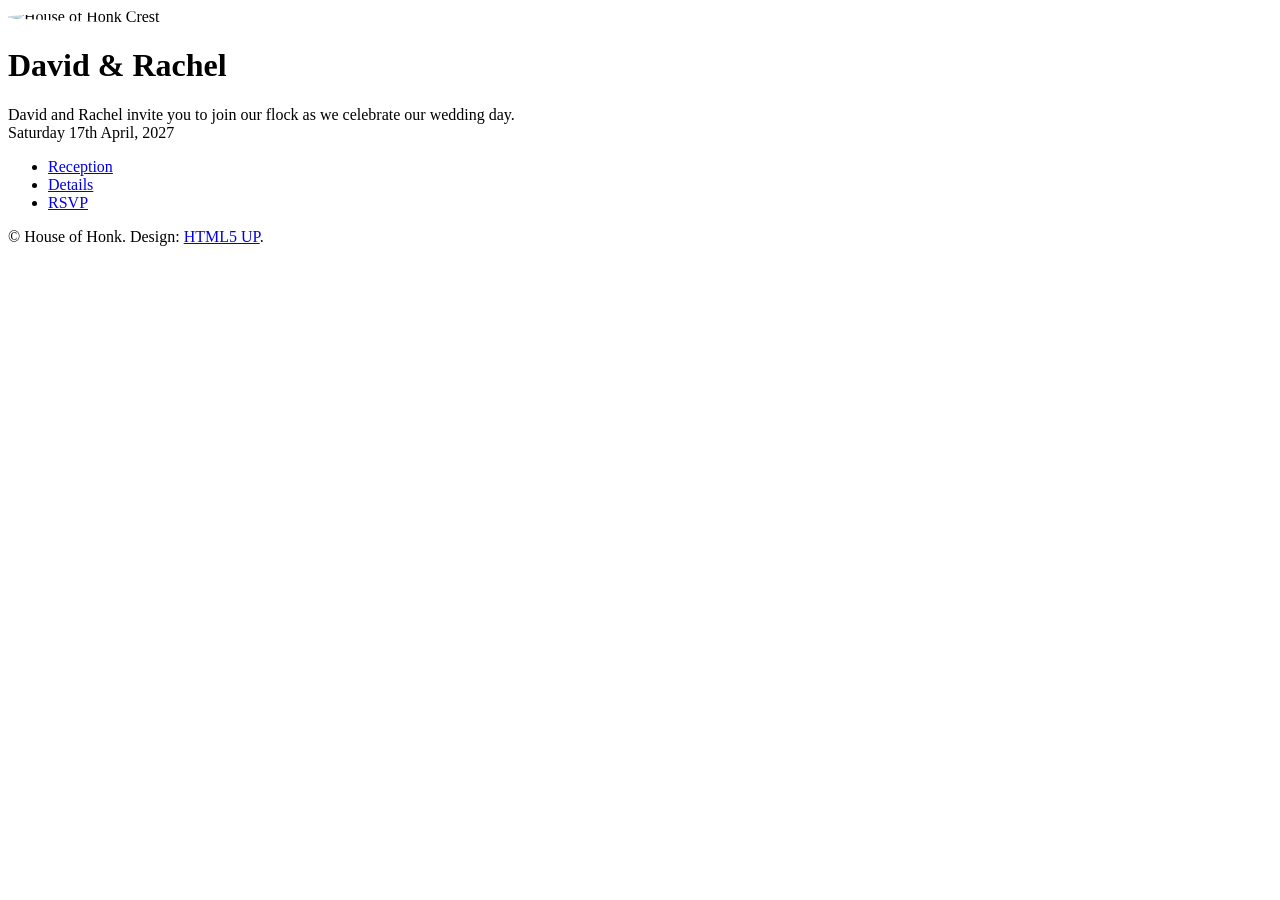
==== index.html @ c97f9582 "Actually saved the customisation of the template." ====
<!DOCTYPE HTML>
<!--
	Dimension by HTML5 UP
	html5up.net | @ajlkn
	Free for personal and commercial use under the CCA 3.0 license (html5up.net/license)
-->
<html>
<head>
		<title>House of Honk</title>
		<meta charset="utf-8" />
		<meta name="viewport" content="width=device-width, initial-scale=1, user-scalable=no" />
        <link rel="stylesheet" href="assets/css/main.css" />
        <noscript><link rel="stylesheet" href="assets/css/noscript.css" /></noscript>
        <style>
            /* Colour Overrides based on Family Crest */
            #bg { background-color: #fdfbf7; background-image: none; } /* Cream background */
            #bg:after { display: none; } 
            #header .logo { border-color: #d4af37; border-radius: 100%; overflow: hidden; padding: 0; } /* Muted Gold */
            #header nav ul li a:hover { color: #5a2e82; } /* Deep Purple */
            .major { border-bottom-color: #d4af37; }
            input[type="submit"].primary, button.primary, .button.primary { background-color: #5a2e82; box-shadow: none; color: #ffffff !important; }
            input[type="submit"].primary:hover, button.primary:hover, .button.primary:hover { background-color: #d4af37; }
        </style>
	</head>
	<body class="is-preload">

		<!-- Wrapper -->
			<div id="wrapper">

				<!-- Header -->
					<header id="header">
                        <div class="logo">
                            <img src="images/crest.png" alt="House of Honk Crest" style="width: 100%; height: 100%; object-fit: cover;" />
                        </div>
                        <div class="content">
                            <div class="inner">
                                <h1>David &amp; Rachel </h1>
                                <p>David and Rachel invite you to join our flock as we celebrate our wedding day.<br />
                                Saturday 17th April, 2027 </p>
                            </div>
                        </div>
                        <nav>
                            <ul>
                                <li><a href="#reception">Reception</a></li>
                                <li><a href="#details">Details</a></li>
                                <li><a href="#rsvp">RSVP</a></li>
                            </ul>
                        </nav>
                    </header>

				<!-- Main -->
<div id="main">

						<article id="reception">
								<h2 class="major">The Reception</h2>
								<p>Puss &amp; Mew</p>
								<p>1 Varman Ct, Nunawading VIC 3131</p>
								<p>The reception will begin at 5PM. Located a short walk from Nunawading Station on the Lilydale and Belgrave lines, the train is an easy option if you're planning to drink. Buses 733, 738, 901, and 902 also stop nearby on Whitehorse Road. If you're driving, there's limited parking right outside. </p>
							</article>

						<article id="details">
								<h2 class="major">Details</h2>
								<p><strong>Dress Code:</strong> Dress Code: Cocktail. Formal attire is required. Please dress as though taking yourselves seriously.</p>
								<p><strong>Gifts:</strong> We politely request your presence in lieu of gifts. If you are compelled to mark the occasion, we invite you to support [Charity A] or [Charity B]. A wishing well will be present on the night for strict traditionalists and those who leave their preparations to the final hour.</p>
							</article>

						<article id="rsvp">
								<h2 class="major">RSVP</h2>
								<p>Please respond by 05/03/27.</p>
								<iframe src="[placeholder: Insert your Google or Microsoft Form embed link here]" width="100%" height="600" frameborder="0" marginheight="0" marginwidth="0">Loading...</iframe>
							</article>

					</div>

				<!-- Footer -->
							<footer id="footer">
                        <p class="copyright">&copy; House of Honk. Design: <a href="https://html5up.net">HTML5 UP</a>.</p>
                    </footer>

			</div>

		<!-- BG -->
			<div id="bg"></div>

		<!-- Scripts -->
			<script src="assets/js/jquery.min.js"></script>
			<script src="assets/js/browser.min.js"></script>
			<script src="assets/js/breakpoints.min.js"></script>
			<script src="assets/js/util.js"></script>
			<script src="assets/js/main.js"></script>

	</body>
</html>
---- assets/css/main.css ----
@import url(fontawesome-all.min.css);
@import url("https://fonts.googleapis.com/css?family=Source+Sans+Pro:300italic,600italic,300,600");

/*
	Dimension by HTML5 UP
	html5up.net | @ajlkn
	Free for personal and commercial use under the CCA 3.0 license (html5up.net/license)
*/

html, body, div, span, applet, object,
iframe, h1, h2, h3, h4, h5, h6, p, blockquote,
pre, a, abbr, acronym, address, big, cite,
code, del, dfn, em, img, ins, kbd, q, s, samp,
small, strike, strong, sub, sup, tt, var, b,
u, i, center, dl, dt, dd, ol, ul, li, fieldset,
form, label, legend, table, caption, tbody,
tfoot, thead, tr, th, td, article, aside,
canvas, details, embed, figure, figcaption,
footer, header, hgroup, menu, nav, output, ruby,
section, summary, time, mark, audio, video {
	margin: 0;
	padding: 0;
	border: 0;
	font-size: 100%;
	font: inherit;
	vertical-align: baseline;}

article, aside, details, figcaption, figure,
footer, header, hgroup, menu, nav, section {
	display: block;}

body {
	line-height: 1;
}

ol, ul {
	list-style: none;
}

blockquote, q {
	quotes: none;
}

	blockquote:before, blockquote:after, q:before, q:after {
		content: '';
		content: none;
	}

table {
	border-collapse: collapse;
	border-spacing: 0;
}

body {
	-webkit-text-size-adjust: none;
}

mark {
	background-color: transparent;
	color: inherit;
}

input::-moz-focus-inner {
	border: 0;
	padding: 0;
}

input, select, textarea {
	-moz-appearance: none;
	-webkit-appearance: none;
	-ms-appearance: none;
	appearance: none;
}

/* Basic */

	@-ms-viewport {
		width: device-width;
	}

	@media screen and (max-width: 480px) {

		html, body {
			min-width: 320px;
		}

	}

	html {
		box-sizing: border-box;
	}

	*, *:before, *:after {
		box-sizing: inherit;
	}

	body {
		background: #1b1f22;
	}

		body.is-preload *, body.is-preload *:before, body.is-preload *:after {
			-moz-animation: none !important;
			-webkit-animation: none !important;
			-ms-animation: none !important;
			animation: none !important;
			-moz-transition: none !important;
			-webkit-transition: none !important;
			-ms-transition: none !important;
			transition: none !important;
		}

/* Type */

	html {
		font-size: 16pt;
	}

		@media screen and (max-width: 1680px) {

			html {
				font-size: 12pt;
			}

		}

		@media screen and (max-width: 736px) {

			html {
				font-size: 11pt;
			}

		}

		@media screen and (max-width: 360px) {

			html {
				font-size: 10pt;
			}

		}

	body, input, select, textarea {
		color: #ffffff;
		font-family: "Source Sans Pro", sans-serif;
		font-weight: 300;
		font-size: 1rem;
		line-height: 1.65;
	}

	a {
		-moz-transition: color 0.2s ease-in-out, background-color 0.2s ease-in-out, border-bottom-color 0.2s ease-in-out;
		-webkit-transition: color 0.2s ease-in-out, background-color 0.2s ease-in-out, border-bottom-color 0.2s ease-in-out;
		-ms-transition: color 0.2s ease-in-out, background-color 0.2s ease-in-out, border-bottom-color 0.2s ease-in-out;
		transition: color 0.2s ease-in-out, background-color 0.2s ease-in-out, border-bottom-color 0.2s ease-in-out;
		border-bottom: dotted 1px rgba(255, 255, 255, 0.5);
		text-decoration: none;
		color: inherit;
	}

		a:hover {
			border-bottom-color: transparent;
		}

	strong, b {
		color: #ffffff;
		font-weight: 600;
	}

	em, i {
		font-style: italic;
	}

	p {
		margin: 0 0 2rem 0;
	}

	h1, h2, h3, h4, h5, h6 {
		color: #ffffff;
		font-weight: 600;
		line-height: 1.5;
		margin: 0 0 1rem 0;
		text-transform: uppercase;
		letter-spacing: 0.2rem;
	}

		h1 a, h2 a, h3 a, h4 a, h5 a, h6 a {
			color: inherit;
			text-decoration: none;
		}

		h1.major, h2.major, h3.major, h4.major, h5.major, h6.major {
			border-bottom: solid 1px #ffffff;
			width: -moz-max-content;
			width: -webkit-max-content;
			width: -ms-max-content;
			width: max-content;
			padding-bottom: 0.5rem;
			margin: 0 0 2rem 0;
		}

	h1 {
		font-size: 2.25rem;
		line-height: 1.3;
		letter-spacing: 0.5rem;
	}

	h2 {
		font-size: 1.5rem;
		line-height: 1.4;
		letter-spacing: 0.5rem;
	}

	h3 {
		font-size: 1rem;
	}

	h4 {
		font-size: 0.8rem;
	}

	h5 {
		font-size: 0.7rem;
	}

	h6 {
		font-size: 0.6rem;
	}

	@media screen and (max-width: 736px) {

		h1 {
			font-size: 1.75rem;
			line-height: 1.4;
		}

		h2 {
			font-size: 1.25em;
			line-height: 1.5;
		}

	}

	sub {
		font-size: 0.8rem;
		position: relative;
		top: 0.5rem;
	}

	sup {
		font-size: 0.8rem;
		position: relative;
		top: -0.5rem;
	}

	blockquote {
		border-left: solid 4px #ffffff;
		font-style: italic;
		margin: 0 0 2rem 0;
		padding: 0.5rem 0 0.5rem 2rem;
	}

	code {
		background: rgba(255, 255, 255, 0.075);
		border-radius: 4px;
		font-family: "Courier New", monospace;
		font-size: 0.9rem;
		margin: 0 0.25rem;
		padding: 0.25rem 0.65rem;
	}

	pre {
		-webkit-overflow-scrolling: touch;
		font-family: "Courier New", monospace;
		font-size: 0.9rem;
		margin: 0 0 2rem 0;
	}

		pre code {
			display: block;
			line-height: 1.75;
			padding: 1rem 1.5rem;
			overflow-x: auto;
		}

	hr {
		border: 0;
		border-bottom: solid 1px #ffffff;
		margin: 2.75rem 0;
	}

	.align-left {
		text-align: left;
	}

	.align-center {
		text-align: center;
	}

	.align-right {
		text-align: right;
	}

/* Form */

	form {
		margin: 0 0 2rem 0;
	}

		form > :last-child {
			margin-bottom: 0;
		}

		form > .fields {
			display: -moz-flex;
			display: -webkit-flex;
			display: -ms-flex;
			display: flex;
			-moz-flex-wrap: wrap;
			-webkit-flex-wrap: wrap;
			-ms-flex-wrap: wrap;
			flex-wrap: wrap;
			width: calc(100% + 3rem);
			margin: -1.5rem 0 2rem -1.5rem;
		}

			form > .fields > .field {
				-moz-flex-grow: 0;
				-webkit-flex-grow: 0;
				-ms-flex-grow: 0;
				flex-grow: 0;
				-moz-flex-shrink: 0;
				-webkit-flex-shrink: 0;
				-ms-flex-shrink: 0;
				flex-shrink: 0;
				padding: 1.5rem 0 0 1.5rem;
				width: calc(100% - 1.5rem);
			}

				form > .fields > .field.half {
					width: calc(50% - 0.75rem);
				}

				form > .fields > .field.third {
					width: calc(100%/3 - 0.5rem);
				}

				form > .fields > .field.quarter {
					width: calc(25% - 0.375rem);
				}

		@media screen and (max-width: 480px) {

			form > .fields {
				width: calc(100% + 3rem);
				margin: -1.5rem 0 2rem -1.5rem;
			}

				form > .fields > .field {
					padding: 1.5rem 0 0 1.5rem;
					width: calc(100% - 1.5rem);
				}

					form > .fields > .field.half {
						width: calc(100% - 1.5rem);
					}

					form > .fields > .field.third {
						width: calc(100% - 1.5rem);
					}

					form > .fields > .field.quarter {
						width: calc(100% - 1.5rem);
					}

		}

	label {
		color: #ffffff;
		display: block;
		font-size: 0.8rem;
		font-weight: 300;
		letter-spacing: 0.2rem;
		line-height: 1.5;
		margin: 0 0 1rem 0;
		text-transform: uppercase;
	}

	input[type="text"],
	input[type="password"],
	input[type="email"],
	input[type="tel"],
	select,
	textarea {
		-moz-appearance: none;
		-webkit-appearance: none;
		-ms-appearance: none;
		appearance: none;
		-moz-transition: border-color 0.2s ease-in-out, box-shadow 0.2s ease-in-out, background-color 0.2s ease-in-out;
		-webkit-transition: border-color 0.2s ease-in-out, box-shadow 0.2s ease-in-out, background-color 0.2s ease-in-out;
		-ms-transition: border-color 0.2s ease-in-out, box-shadow 0.2s ease-in-out, background-color 0.2s ease-in-out;
		transition: border-color 0.2s ease-in-out, box-shadow 0.2s ease-in-out, background-color 0.2s ease-in-out;
		background-color: transparent;
		border-radius: 4px;
		border: solid 1px #ffffff;
		color: inherit;
		display: block;
		outline: 0;
		padding: 0 1rem;
		text-decoration: none;
		width: 100%;
	}

		input[type="text"]:invalid,
		input[type="password"]:invalid,
		input[type="email"]:invalid,
		input[type="tel"]:invalid,
		select:invalid,
		textarea:invalid {
			box-shadow: none;
		}

		input[type="text"]:focus,
		input[type="password"]:focus,
		input[type="email"]:focus,
		input[type="tel"]:focus,
		select:focus,
		textarea:focus {
			background: rgba(255, 255, 255, 0.075);
			border-color: #ffffff;
			box-shadow: 0 0 0 1px #ffffff;
		}

	select {
		background-image: url("data:image/svg+xml;charset=utf8,%3Csvg xmlns='http://www.w3.org/2000/svg' width='40' height='40' preserveAspectRatio='none' viewBox='0 0 40 40'%3E%3Cpath d='M9.4,12.3l10.4,10.4l10.4-10.4c0.2-0.2,0.5-0.4,0.9-0.4c0.3,0,0.6,0.1,0.9,0.4l3.3,3.3c0.2,0.2,0.4,0.5,0.4,0.9 c0,0.4-0.1,0.6-0.4,0.9L20.7,31.9c-0.2,0.2-0.5,0.4-0.9,0.4c-0.3,0-0.6-0.1-0.9-0.4L4.3,17.3c-0.2-0.2-0.4-0.5-0.4-0.9 c0-0.4,0.1-0.6,0.4-0.9l3.3-3.3c0.2-0.2,0.5-0.4,0.9-0.4S9.1,12.1,9.4,12.3z' fill='%23ffffff' /%3E%3C/svg%3E");
		background-size: 1.25rem;
		background-repeat: no-repeat;
		background-position: calc(100% - 1rem) center;
		height: 2.75rem;
		padding-right: 2.75rem;
		text-overflow: ellipsis;
	}

		select option {
			color: #ffffff;
			background: #1b1f22;
		}

		select:focus::-ms-value {
			background-color: transparent;
		}

		select::-ms-expand {
			display: none;
		}

	input[type="text"],
	input[type="password"],
	input[type="email"],
	select {
		height: 2.75rem;
	}

	textarea {
		padding: 0.75rem 1rem;
	}

	input[type="checkbox"],
	input[type="radio"] {
		-moz-appearance: none;
		-webkit-appearance: none;
		-ms-appearance: none;
		appearance: none;
		display: block;
		float: left;
		margin-right: -2rem;
		opacity: 0;
		width: 1rem;
		z-index: -1;
	}

		input[type="checkbox"] + label,
		input[type="radio"] + label {
			text-decoration: none;
			-moz-user-select: none;
			-webkit-user-select: none;
			-ms-user-select: none;
			user-select: none;
			color: #ffffff;
			cursor: pointer;
			display: inline-block;
			font-size: 0.8rem;
			font-weight: 300;
			margin: 0 0 0.5rem 0;
			padding-left: 2.65rem;
			padding-right: 0.75rem;
			position: relative;
		}

			input[type="checkbox"] + label:before,
			input[type="radio"] + label:before {
				-moz-osx-font-smoothing: grayscale;
				-webkit-font-smoothing: antialiased;
				display: inline-block;
				font-style: normal;
				font-variant: normal;
				text-rendering: auto;
				line-height: 1;
				text-transform: none !important;
				font-family: 'Font Awesome 5 Free';
				font-weight: 900;
			}

			input[type="checkbox"] + label:before,
			input[type="radio"] + label:before {
				-moz-transition: border-color 0.2s ease-in-out, box-shadow 0.2s ease-in-out, background-color 0.2s ease-in-out;
				-webkit-transition: border-color 0.2s ease-in-out, box-shadow 0.2s ease-in-out, background-color 0.2s ease-in-out;
				-ms-transition: border-color 0.2s ease-in-out, box-shadow 0.2s ease-in-out, background-color 0.2s ease-in-out;
				transition: border-color 0.2s ease-in-out, box-shadow 0.2s ease-in-out, background-color 0.2s ease-in-out;
				border-radius: 4px;
				border: solid 1px #ffffff;
				content: '';
				display: inline-block;
				height: 1.65rem;
				left: 0;
				line-height: 1.65rem;
				position: absolute;
				text-align: center;
				top: -0.15rem;
				width: 1.65rem;
			}

		input[type="checkbox"]:checked + label:before,
		input[type="radio"]:checked + label:before {
			background: #ffffff !important;
			border-color: #ffffff !important;
			color: #1b1f22;
			content: '\f00c';
		}

		input[type="checkbox"]:focus + label:before,
		input[type="radio"]:focus + label:before {
			background: rgba(255, 255, 255, 0.075);
			border-color: #ffffff;
			box-shadow: 0 0 0 1px #ffffff;
		}

	input[type="checkbox"] + label:before {
		border-radius: 4px;
	}

	input[type="radio"] + label:before {
		border-radius: 100%;
	}

	::-webkit-input-placeholder {
		color: rgba(255, 255, 255, 0.5) !important;
		opacity: 1.0;
	}

	:-moz-placeholder {
		color: rgba(255, 255, 255, 0.5) !important;
		opacity: 1.0;
	}

	::-moz-placeholder {
		color: rgba(255, 255, 255, 0.5) !important;
		opacity: 1.0;
	}

	:-ms-input-placeholder {
		color: rgba(255, 255, 255, 0.5) !important;
		opacity: 1.0;
	}

	.formerize-placeholder {
		color: rgba(255, 255, 255, 0.5) !important;
		opacity: 1.0;
	}

/* Box */

	.box {
		border-radius: 4px;
		border: solid 1px #ffffff;
		margin-bottom: 2rem;
		padding: 1.5em;
	}

		.box > :last-child,
		.box > :last-child > :last-child,
		.box > :last-child > :last-child > :last-child {
			margin-bottom: 0;
		}

		.box.alt {
			border: 0;
			border-radius: 0;
			padding: 0;
		}

/* Icon */

	.icon {
		text-decoration: none;
		border-bottom: none;
		position: relative;
	}

		.icon:before {
			-moz-osx-font-smoothing: grayscale;
			-webkit-font-smoothing: antialiased;
			display: inline-block;
			font-style: normal;
			font-variant: normal;
			text-rendering: auto;
			line-height: 1;
			text-transform: none !important;
			font-family: 'Font Awesome 5 Free';
			font-weight: 400;
		}

		.icon > .label {
			display: none;
		}

		.icon:before {
			line-height: inherit;
		}

		.icon.solid:before {
			font-weight: 900;
		}

		.icon.brands:before {
			font-family: 'Font Awesome 5 Brands';
		}

/* Image */

	.image {
		border-radius: 4px;
		border: 0;
		display: inline-block;
		position: relative;
	}

		.image:before {
			pointer-events: none;
			background-image: url("../../images/overlay.png");
			background-color: rgba(19, 21, 25, 0.5);
			border-radius: 4px;
			content: '';
			display: block;
			height: 100%;
			left: 0;
			opacity: 0.5;
			position: absolute;
			top: 0;
			width: 100%;
		}

		.image img {
			border-radius: 4px;
			display: block;
		}

		.image.left, .image.right {
			max-width: 40%;
		}

			.image.left img, .image.right img {
				width: 100%;
			}

		.image.left {
			float: left;
			padding: 0 1.5em 1em 0;
			top: 0.25em;
		}

		.image.right {
			float: right;
			padding: 0 0 1em 1.5em;
			top: 0.25em;
		}

		.image.fit {
			display: block;
			margin: 0 0 2rem 0;
			width: 100%;
		}

			.image.fit img {
				width: 100%;
			}

		.image.main {
			display: block;
			margin: 2.5rem 0;
			width: 100%;
		}

			.image.main img {
				width: 100%;
			}

		@media screen and (max-width: 736px) {

			.image.main {
				margin: 2rem 0;
			}

		}

		@media screen and (max-width: 480px) {

			.image.main {
				margin: 1.5rem 0;
			}

		}

/* List */

	ol {
		list-style: decimal;
		margin: 0 0 2rem 0;
		padding-left: 1.25em;
	}

		ol li {
			padding-left: 0.25em;
		}

	ul {
		list-style: disc;
		margin: 0 0 2rem 0;
		padding-left: 1em;
	}

		ul li {
			padding-left: 0.5em;
		}

		ul.alt {
			list-style: none;
			padding-left: 0;
		}

			ul.alt li {
				border-top: solid 1px #ffffff;
				padding: 0.5em 0;
			}

				ul.alt li:first-child {
					border-top: 0;
					padding-top: 0;
				}

	dl {
		margin: 0 0 2rem 0;
	}

		dl dt {
			display: block;
			font-weight: 600;
			margin: 0 0 1rem 0;
		}

		dl dd {
			margin-left: 2rem;
		}

/* Actions */

	ul.actions {
		display: -moz-flex;
		display: -webkit-flex;
		display: -ms-flex;
		display: flex;
		cursor: default;
		list-style: none;
		margin-left: -1rem;
		padding-left: 0;
	}

		ul.actions li {
			padding: 0 0 0 1rem;
			vertical-align: middle;
		}

		ul.actions.special {
			-moz-justify-content: center;
			-webkit-justify-content: center;
			-ms-justify-content: center;
			justify-content: center;
			width: 100%;
			margin-left: 0;
		}

			ul.actions.special li:first-child {
				padding-left: 0;
			}

		ul.actions.stacked {
			-moz-flex-direction: column;
			-webkit-flex-direction: column;
			-ms-flex-direction: column;
			flex-direction: column;
			margin-left: 0;
		}

			ul.actions.stacked li {
				padding: 1.3rem 0 0 0;
			}

				ul.actions.stacked li:first-child {
					padding-top: 0;
				}

		ul.actions.fit {
			width: calc(100% + 1rem);
		}

			ul.actions.fit li {
				-moz-flex-grow: 1;
				-webkit-flex-grow: 1;
				-ms-flex-grow: 1;
				flex-grow: 1;
				-moz-flex-shrink: 1;
				-webkit-flex-shrink: 1;
				-ms-flex-shrink: 1;
				flex-shrink: 1;
				width: 100%;
			}

				ul.actions.fit li > * {
					width: 100%;
				}

			ul.actions.fit.stacked {
				width: 100%;
			}

		@media screen and (max-width: 480px) {

			ul.actions:not(.fixed) {
				-moz-flex-direction: column;
				-webkit-flex-direction: column;
				-ms-flex-direction: column;
				flex-direction: column;
				margin-left: 0;
				width: 100% !important;
			}

				ul.actions:not(.fixed) li {
					-moz-flex-grow: 1;
					-webkit-flex-grow: 1;
					-ms-flex-grow: 1;
					flex-grow: 1;
					-moz-flex-shrink: 1;
					-webkit-flex-shrink: 1;
					-ms-flex-shrink: 1;
					flex-shrink: 1;
					padding: 1rem 0 0 0;
					text-align: center;
					width: 100%;
				}

					ul.actions:not(.fixed) li > * {
						width: 100%;
					}

					ul.actions:not(.fixed) li:first-child {
						padding-top: 0;
					}

					ul.actions:not(.fixed) li input[type="submit"],
					ul.actions:not(.fixed) li input[type="reset"],
					ul.actions:not(.fixed) li input[type="button"],
					ul.actions:not(.fixed) li button,
					ul.actions:not(.fixed) li .button {
						width: 100%;
					}

						ul.actions:not(.fixed) li input[type="submit"].icon:before,
						ul.actions:not(.fixed) li input[type="reset"].icon:before,
						ul.actions:not(.fixed) li input[type="button"].icon:before,
						ul.actions:not(.fixed) li button.icon:before,
						ul.actions:not(.fixed) li .button.icon:before {
							margin-left: -0.5em;
						}

		}

/* Icons */

	ul.icons {
		cursor: default;
		list-style: none;
		padding-left: 0;
	}

		ul.icons li {
			display: inline-block;
			padding: 0 0.75em 0 0;
		}

			ul.icons li:last-child {
				padding-right: 0;
			}

			ul.icons li a {
				border-radius: 100%;
				box-shadow: inset 0 0 0 1px #ffffff;
				display: inline-block;
				height: 2.25rem;
				line-height: 2.25rem;
				text-align: center;
				width: 2.25rem;
			}

				ul.icons li a:hover {
					background-color: rgba(255, 255, 255, 0.075);
				}

				ul.icons li a:active {
					background-color: rgba(255, 255, 255, 0.175);
				}

/* Table */

	.table-wrapper {
		-webkit-overflow-scrolling: touch;
		overflow-x: auto;
	}

	table {
		margin: 0 0 2rem 0;
		width: 100%;
	}

		table tbody tr {
			border: solid 1px #ffffff;
			border-left: 0;
			border-right: 0;
		}

			table tbody tr:nth-child(2n + 1) {
				background-color: rgba(255, 255, 255, 0.075);
			}

		table td {
			padding: 0.75em 0.75em;
		}

		table th {
			color: #ffffff;
			font-size: 0.9em;
			font-weight: 600;
			padding: 0 0.75em 0.75em 0.75em;
			text-align: left;
		}

		table thead {
			border-bottom: solid 2px #ffffff;
		}

		table tfoot {
			border-top: solid 2px #ffffff;
		}

		table.alt {
			border-collapse: separate;
		}

			table.alt tbody tr td {
				border: solid 1px #ffffff;
				border-left-width: 0;
				border-top-width: 0;
			}

				table.alt tbody tr td:first-child {
					border-left-width: 1px;
				}

			table.alt tbody tr:first-child td {
				border-top-width: 1px;
			}

			table.alt thead {
				border-bottom: 0;
			}

			table.alt tfoot {
				border-top: 0;
			}

/* Button */

	input[type="submit"],
	input[type="reset"],
	input[type="button"],
	button,
	.button {
		-moz-appearance: none;
		-webkit-appearance: none;
		-ms-appearance: none;
		appearance: none;
		-moz-transition: background-color 0.2s ease-in-out, color 0.2s ease-in-out;
		-webkit-transition: background-color 0.2s ease-in-out, color 0.2s ease-in-out;
		-ms-transition: background-color 0.2s ease-in-out, color 0.2s ease-in-out;
		transition: background-color 0.2s ease-in-out, color 0.2s ease-in-out;
		background-color: transparent;
		border-radius: 4px;
		border: 0;
		box-shadow: inset 0 0 0 1px #ffffff;
		color: #ffffff !important;
		cursor: pointer;
		display: inline-block;
		font-size: 0.8rem;
		font-weight: 300;
		height: 2.75rem;
		letter-spacing: 0.2rem;
		line-height: 2.75rem;
		outline: 0;
		padding: 0 1.25rem 0 1.35rem;
		text-align: center;
		text-decoration: none;
		text-transform: uppercase;
		white-space: nowrap;
	}

		input[type="submit"]:hover,
		input[type="reset"]:hover,
		input[type="button"]:hover,
		button:hover,
		.button:hover {
			background-color: rgba(255, 255, 255, 0.075);
		}

		input[type="submit"]:active,
		input[type="reset"]:active,
		input[type="button"]:active,
		button:active,
		.button:active {
			background-color: rgba(255, 255, 255, 0.175);
		}

		input[type="submit"].icon:before,
		input[type="reset"].icon:before,
		input[type="button"].icon:before,
		button.icon:before,
		.button.icon:before {
			margin-right: 0.5em;
		}

		input[type="submit"].fit,
		input[type="reset"].fit,
		input[type="button"].fit,
		button.fit,
		.button.fit {
			width: 100%;
		}

		input[type="submit"].small,
		input[type="reset"].small,
		input[type="button"].small,
		button.small,
		.button.small {
			font-size: 0.6rem;
			height: 2.0625rem;
			line-height: 2.0625rem;
		}

		input[type="submit"].primary,
		input[type="reset"].primary,
		input[type="button"].primary,
		button.primary,
		.button.primary {
			background-color: #ffffff;
			color: #1b1f22 !important;
			font-weight: 600;
		}

		input[type="submit"].disabled, input[type="submit"]:disabled,
		input[type="reset"].disabled,
		input[type="reset"]:disabled,
		input[type="button"].disabled,
		input[type="button"]:disabled,
		button.disabled,
		button:disabled,
		.button.disabled,
		.button:disabled {
			pointer-events: none;
			cursor: default;
			opacity: 0.25;
		}

	input[type="submit"],
	input[type="reset"],
	input[type="button"],
	button {
		line-height: calc(2.75rem - 2px);
	}

/* BG */

	#bg {
		-moz-transform: scale(1.0);
		-webkit-transform: scale(1.0);
		-ms-transform: scale(1.0);
		transform: scale(1.0);
		-webkit-backface-visibility: hidden;
		position: fixed;
		top: 0;
		left: 0;
		width: 100%;
		height: 100vh;
		z-index: 1;
	}

		#bg:before, #bg:after {
			content: '';
			display: block;
			position: absolute;
			top: 0;
			left: 0;
			width: 100%;
			height: 100%;
		}

		#bg:before {
			-moz-transition: background-color 2.5s ease-in-out;
			-webkit-transition: background-color 2.5s ease-in-out;
			-ms-transition: background-color 2.5s ease-in-out;
			transition: background-color 2.5s ease-in-out;
			-moz-transition-delay: 0.75s;
			-webkit-transition-delay: 0.75s;
			-ms-transition-delay: 0.75s;
			transition-delay: 0.75s;
			background-image: linear-gradient(to top, rgba(19, 21, 25, 0.5), rgba(19, 21, 25, 0.5)), url("../../images/overlay.png");
			background-size: auto, 256px 256px;
			background-position: center, center;
			background-repeat: no-repeat, repeat;
			z-index: 2;
		}

		#bg:after {
			-moz-transform: scale(1.125);
			-webkit-transform: scale(1.125);
			-ms-transform: scale(1.125);
			transform: scale(1.125);
			-moz-transition: -moz-transform 0.325s ease-in-out, -moz-filter 0.325s ease-in-out;
			-webkit-transition: -webkit-transform 0.325s ease-in-out, -webkit-filter 0.325s ease-in-out;
			-ms-transition: -ms-transform 0.325s ease-in-out, -ms-filter 0.325s ease-in-out;
			transition: transform 0.325s ease-in-out, filter 0.325s ease-in-out;
			background-image: url("../../images/bg.jpg");
			background-position: center;
			background-size: cover;
			background-repeat: no-repeat;
			z-index: 1;
		}

		body.is-article-visible #bg:after {
			-moz-transform: scale(1.0825);
			-webkit-transform: scale(1.0825);
			-ms-transform: scale(1.0825);
			transform: scale(1.0825);
			-moz-filter: blur(0.2rem);
			-webkit-filter: blur(0.2rem);
			-ms-filter: blur(0.2rem);
			filter: blur(0.2rem);
		}

		body.is-preload #bg:before {
			background-color: #000000;
		}

/* Wrapper */

	#wrapper {
		display: -moz-flex;
		display: -webkit-flex;
		display: -ms-flex;
		display: flex;
		-moz-flex-direction: column;
		-webkit-flex-direction: column;
		-ms-flex-direction: column;
		flex-direction: column;
		-moz-align-items: center;
		-webkit-align-items: center;
		-ms-align-items: center;
		align-items: center;
		-moz-justify-content: space-between;
		-webkit-justify-content: space-between;
		-ms-justify-content: space-between;
		justify-content: space-between;
		position: relative;
		min-height: 100vh;
		width: 100%;
		padding: 4rem 2rem;
		z-index: 3;
	}

		#wrapper:before {
			content: '';
			display: block;
		}

		@media screen and (max-width: 1680px) {

			#wrapper {
				padding: 3rem 2rem;
			}

		}

		@media screen and (max-width: 736px) {

			#wrapper {
				padding: 2rem 1rem;
			}

		}

		@media screen and (max-width: 480px) {

			#wrapper {
				padding: 1rem;
			}

		}

/* Header */

	#header {
		display: -moz-flex;
		display: -webkit-flex;
		display: -ms-flex;
		display: flex;
		-moz-flex-direction: column;
		-webkit-flex-direction: column;
		-ms-flex-direction: column;
		flex-direction: column;
		-moz-align-items: center;
		-webkit-align-items: center;
		-ms-align-items: center;
		align-items: center;
		-moz-transition: -moz-transform 0.325s ease-in-out, -moz-filter 0.325s ease-in-out, opacity 0.325s ease-in-out;
		-webkit-transition: -webkit-transform 0.325s ease-in-out, -webkit-filter 0.325s ease-in-out, opacity 0.325s ease-in-out;
		-ms-transition: -ms-transform 0.325s ease-in-out, -ms-filter 0.325s ease-in-out, opacity 0.325s ease-in-out;
		transition: transform 0.325s ease-in-out, filter 0.325s ease-in-out, opacity 0.325s ease-in-out;
		background-image: -moz-radial-gradient(rgba(0, 0, 0, 0.25) 25%, rgba(0, 0, 0, 0) 55%);
		background-image: -webkit-radial-gradient(rgba(0, 0, 0, 0.25) 25%, rgba(0, 0, 0, 0) 55%);
		background-image: -ms-radial-gradient(rgba(0, 0, 0, 0.25) 25%, rgba(0, 0, 0, 0) 55%);
		background-image: radial-gradient(rgba(0, 0, 0, 0.25) 25%, rgba(0, 0, 0, 0) 55%);
		max-width: 100%;
		text-align: center;
	}

		#header > * {
			-moz-transition: opacity 0.325s ease-in-out;
			-webkit-transition: opacity 0.325s ease-in-out;
			-ms-transition: opacity 0.325s ease-in-out;
			transition: opacity 0.325s ease-in-out;
			position: relative;
			margin-top: 3.5rem;
		}

			#header > *:before {
				content: '';
				display: block;
				position: absolute;
				top: calc(-3.5rem - 1px);
				left: calc(50% - 1px);
				width: 1px;
				height: calc(3.5rem + 1px);
				background: #ffffff;
			}

		#header > :first-child {
			margin-top: 0;
		}

			#header > :first-child:before {
				display: none;
			}

		#header .logo {
			width: 5.5rem;
			height: 5.5rem;
			line-height: 5.5rem;
			border: solid 1px #ffffff;
			border-radius: 100%;
		}

			#header .logo .icon:before {
				font-size: 2rem;
			}

		#header .content {
			border-style: solid;
			border-color: #ffffff;
			border-top-width: 1px;
			border-bottom-width: 1px;
			max-width: 100%;
		}

			#header .content .inner {
				-moz-transition: max-height 0.75s ease, padding 0.75s ease, opacity 0.325s ease-in-out;
				-webkit-transition: max-height 0.75s ease, padding 0.75s ease, opacity 0.325s ease-in-out;
				-ms-transition: max-height 0.75s ease, padding 0.75s ease, opacity 0.325s ease-in-out;
				transition: max-height 0.75s ease, padding 0.75s ease, opacity 0.325s ease-in-out;
				-moz-transition-delay: 0.25s;
				-webkit-transition-delay: 0.25s;
				-ms-transition-delay: 0.25s;
				transition-delay: 0.25s;
				padding: 3rem 2rem;
				max-height: 40rem;
				overflow: hidden;
			}

				#header .content .inner > :last-child {
					margin-bottom: 0;
				}

			#header .content p {
				text-transform: uppercase;
				letter-spacing: 0.2rem;
				font-size: 0.8rem;
				line-height: 2;
			}

		#header nav ul {
			display: -moz-flex;
			display: -webkit-flex;
			display: -ms-flex;
			display: flex;
			margin-bottom: 0;
			list-style: none;
			padding-left: 0;
			border: solid 1px #ffffff;
			border-radius: 4px;
		}

			#header nav ul li {
				padding-left: 0;
				border-left: solid 1px #ffffff;
			}

				#header nav ul li:first-child {
					border-left: 0;
				}

				#header nav ul li a {
					display: block;
					min-width: 7.5rem;
					height: 2.75rem;
					line-height: 2.75rem;
					padding: 0 1.25rem 0 1.45rem;
					text-transform: uppercase;
					letter-spacing: 0.2rem;
					font-size: 0.8rem;
					border-bottom: 0;
				}

					#header nav ul li a:hover {
						background-color: rgba(255, 255, 255, 0.075);
					}

					#header nav ul li a:active {
						background-color: rgba(255, 255, 255, 0.175);
					}

		#header nav.use-middle:after {
			content: '';
			display: block;
			position: absolute;
			top: 0;
			left: calc(50% - 1px);
			width: 1px;
			height: 100%;
			background: #ffffff;
		}

		#header nav.use-middle ul li.is-middle {
			border-left: 0;
		}

		body.is-article-visible #header {
			-moz-transform: scale(0.95);
			-webkit-transform: scale(0.95);
			-ms-transform: scale(0.95);
			transform: scale(0.95);
			-moz-filter: blur(0.1rem);
			-webkit-filter: blur(0.1rem);
			-ms-filter: blur(0.1rem);
			filter: blur(0.1rem);
			opacity: 0;
		}

		body.is-preload #header {
			-moz-filter: blur(0.125rem);
			-webkit-filter: blur(0.125rem);
			-ms-filter: blur(0.125rem);
			filter: blur(0.125rem);
		}

			body.is-preload #header > * {
				opacity: 0;
			}

			body.is-preload #header .content .inner {
				max-height: 0;
				padding-top: 0;
				padding-bottom: 0;
				opacity: 0;
			}

		@media screen and (max-width: 980px) {

			#header .content p br {
				display: none;
			}

		}

		@media screen and (max-width: 736px) {

			#header > * {
				margin-top: 2rem;
			}

				#header > *:before {
					top: calc(-2rem - 1px);
					height: calc(2rem + 1px);
				}

			#header .logo {
				width: 4.75rem;
				height: 4.75rem;
				line-height: 4.75rem;
			}

				#header .logo .icon:before {
					font-size: 1.75rem;
				}

			#header .content .inner {
				padding: 2.5rem 1rem;
			}

			#header .content p {
				line-height: 1.875;
			}

		}

		@media screen and (max-width: 480px) {

			#header {
				padding: 1.5rem 0;
			}

				#header .content .inner {
					padding: 2.5rem 0;
				}

				#header nav ul {
					-moz-flex-direction: column;
					-webkit-flex-direction: column;
					-ms-flex-direction: column;
					flex-direction: column;
					min-width: 10rem;
					max-width: 100%;
				}

					#header nav ul li {
						border-left: 0;
						border-top: solid 1px #ffffff;
					}

						#header nav ul li:first-child {
							border-top: 0;
						}

						#header nav ul li a {
							height: 3rem;
							line-height: 3rem;
							min-width: 0;
							width: 100%;
						}

				#header nav.use-middle:after {
					display: none;
				}

		}

/* Main */

	#main {
		-moz-flex-grow: 1;
		-webkit-flex-grow: 1;
		-ms-flex-grow: 1;
		flex-grow: 1;
		-moz-flex-shrink: 1;
		-webkit-flex-shrink: 1;
		-ms-flex-shrink: 1;
		flex-shrink: 1;
		display: -moz-flex;
		display: -webkit-flex;
		display: -ms-flex;
		display: flex;
		-moz-align-items: center;
		-webkit-align-items: center;
		-ms-align-items: center;
		align-items: center;
		-moz-justify-content: center;
		-webkit-justify-content: center;
		-ms-justify-content: center;
		justify-content: center;
		-moz-flex-direction: column;
		-webkit-flex-direction: column;
		-ms-flex-direction: column;
		flex-direction: column;
		position: relative;
		max-width: 100%;
		z-index: 3;
	}

		#main article {
			-moz-transform: translateY(0.25rem);
			-webkit-transform: translateY(0.25rem);
			-ms-transform: translateY(0.25rem);
			transform: translateY(0.25rem);
			-moz-transition: opacity 0.325s ease-in-out, -moz-transform 0.325s ease-in-out;
			-webkit-transition: opacity 0.325s ease-in-out, -webkit-transform 0.325s ease-in-out;
			-ms-transition: opacity 0.325s ease-in-out, -ms-transform 0.325s ease-in-out;
			transition: opacity 0.325s ease-in-out, transform 0.325s ease-in-out;
			padding: 4.5rem 2.5rem 1.5rem 2.5rem ;
			position: relative;
			width: 40rem;
			max-width: 100%;
			background-color: rgba(27, 31, 34, 0.85);
			border-radius: 4px;
			opacity: 0;
		}

			#main article.active {
				-moz-transform: translateY(0);
				-webkit-transform: translateY(0);
				-ms-transform: translateY(0);
				transform: translateY(0);
				opacity: 1;
			}

			#main article .close {
				display: block;
				position: absolute;
				top: 0;
				right: 0;
				width: 4rem;
				height: 4rem;
				cursor: pointer;
				text-indent: 4rem;
				overflow: hidden;
				white-space: nowrap;
			}

				#main article .close:before {
					-moz-transition: background-color 0.2s ease-in-out;
					-webkit-transition: background-color 0.2s ease-in-out;
					-ms-transition: background-color 0.2s ease-in-out;
					transition: background-color 0.2s ease-in-out;
					content: '';
					display: block;
					position: absolute;
					top: 0.75rem;
					left: 0.75rem;
					width: 2.5rem;
					height: 2.5rem;
					border-radius: 100%;
					background-position: center;
					background-image: url("data:image/svg+xml;charset=utf8,%3Csvg xmlns='http://www.w3.org/2000/svg' xmlns:xlink='http://www.w3.org/1999/xlink' width='20px' height='20px' viewBox='0 0 20 20' zoomAndPan='disable'%3E%3Cstyle%3Eline %7B stroke: %23ffffff%3B stroke-width: 1%3B %7D%3C/style%3E%3Cline x1='2' y1='2' x2='18' y2='18' /%3E%3Cline x1='18' y1='2' x2='2' y2='18' /%3E%3C/svg%3E");
					background-size: 20px 20px;
					background-repeat: no-repeat;
				}

				#main article .close:hover:before {
					background-color: rgba(255, 255, 255, 0.075);
				}

				#main article .close:active:before {
					background-color: rgba(255, 255, 255, 0.175);
				}

		@media screen and (max-width: 736px) {

			#main article {
				padding: 3.5rem 2rem 0.5rem 2rem ;
			}

				#main article .close:before {
					top: 0.875rem;
					left: 0.875rem;
					width: 2.25rem;
					height: 2.25rem;
					background-size: 14px 14px;
				}

		}

		@media screen and (max-width: 480px) {

			#main article {
				padding: 3rem 1.5rem 0.5rem 1.5rem ;
			}

		}

/* Footer */

	#footer {
		-moz-transition: -moz-transform 0.325s ease-in-out, -moz-filter 0.325s ease-in-out, opacity 0.325s ease-in-out;
		-webkit-transition: -webkit-transform 0.325s ease-in-out, -webkit-filter 0.325s ease-in-out, opacity 0.325s ease-in-out;
		-ms-transition: -ms-transform 0.325s ease-in-out, -ms-filter 0.325s ease-in-out, opacity 0.325s ease-in-out;
		transition: transform 0.325s ease-in-out, filter 0.325s ease-in-out, opacity 0.325s ease-in-out;
		width: 100%;
		max-width: 100%;
		margin-top: 2rem;
		text-align: center;
	}

		#footer .copyright {
			letter-spacing: 0.2rem;
			font-size: 0.6rem;
			opacity: 0.75;
			margin-bottom: 0;
			text-transform: uppercase;
		}

		body.is-article-visible #footer {
			-moz-transform: scale(0.95);
			-webkit-transform: scale(0.95);
			-ms-transform: scale(0.95);
			transform: scale(0.95);
			-moz-filter: blur(0.1rem);
			-webkit-filter: blur(0.1rem);
			-ms-filter: blur(0.1rem);
			filter: blur(0.1rem);
			opacity: 0;
		}

		body.is-preload #footer {
			opacity: 0;
		}
---- assets/css/noscript.css ----
/*
	Dimension by HTML5 UP
	html5up.net | @ajlkn
	Free for personal and commercial use under the CCA 3.0 license (html5up.net/license)
*/

/* BG */

	body.is-preload #bg:before {
		background-color: transparent;
	}

/* Header */

	body.is-preload #header {
		-moz-filter: none;
		-webkit-filter: none;
		-ms-filter: none;
		filter: none;
	}

		body.is-preload #header > * {
			opacity: 1;
		}

		body.is-preload #header .content .inner {
			max-height: none;
			padding: 3rem 2rem;
			opacity: 1;
		}

/* Main */

	#main article {
		opacity: 1;
		margin: 4rem 0 0 0;
	}
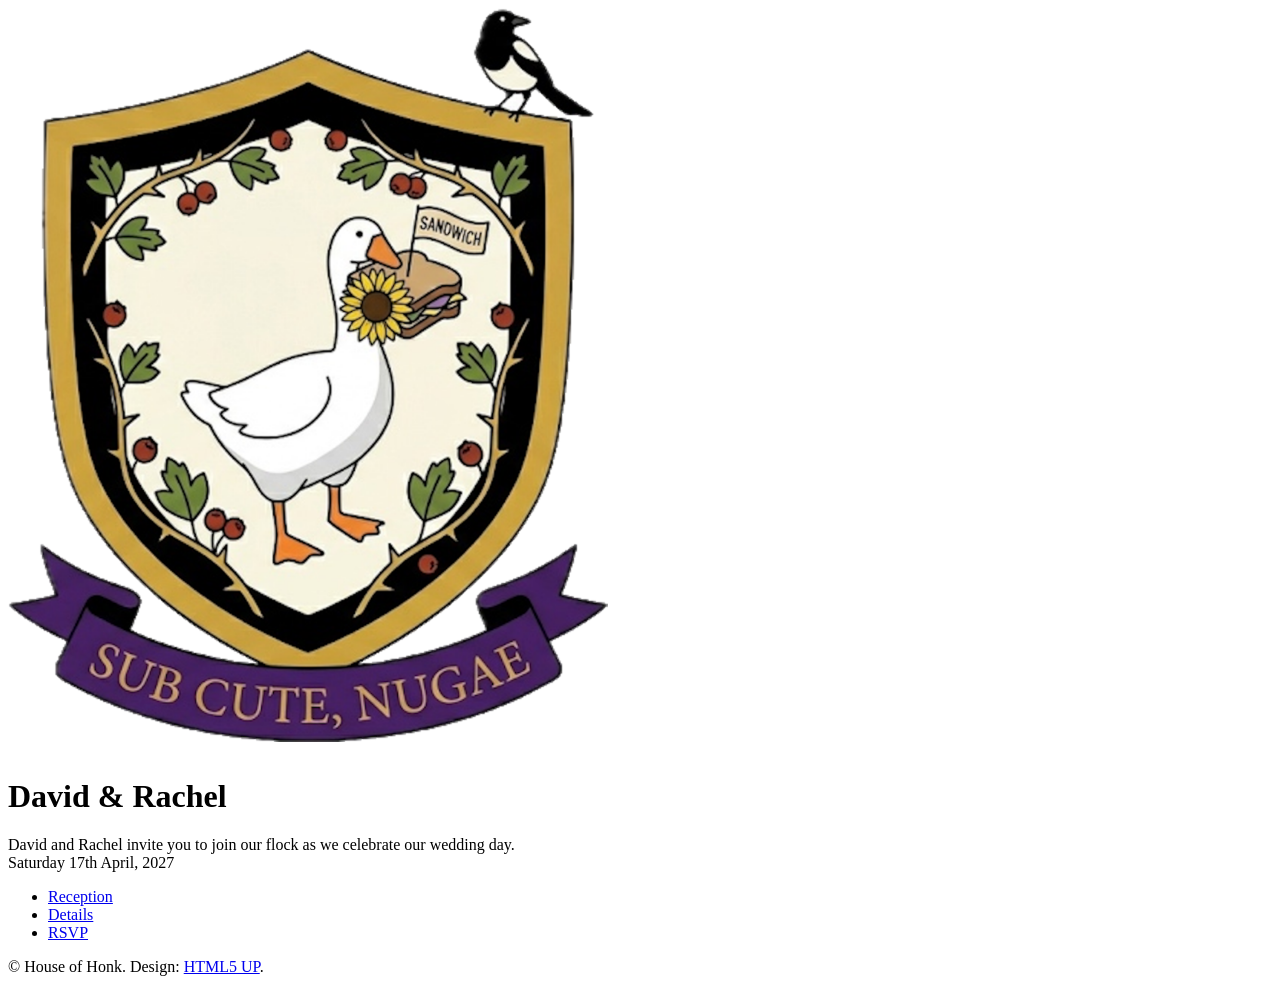
==== commit 849d8e39: "Fixed header to use crest, not 'House of Honk' in gold cirlce" ====
--- a/index.html
+++ b/index.html
@@ -11,16 +11,29 @@
 		<meta name="viewport" content="width=device-width, initial-scale=1, user-scalable=no" />
         <link rel="stylesheet" href="assets/css/main.css" />
         <noscript><link rel="stylesheet" href="assets/css/noscript.css" /></noscript>
-        <style>
-            /* Colour Overrides based on Family Crest */
-            #bg { background-color: #fdfbf7; background-image: none; } /* Cream background */
-            #bg:after { display: none; } 
-            #header .logo { border-color: #d4af37; border-radius: 100%; overflow: hidden; padding: 0; } /* Muted Gold */
-            #header nav ul li a:hover { color: #5a2e82; } /* Deep Purple */
-            .major { border-bottom-color: #d4af37; }
-            input[type="submit"].primary, button.primary, .button.primary { background-color: #5a2e82; box-shadow: none; color: #ffffff !important; }
-            input[type="submit"].primary:hover, button.primary:hover, .button.primary:hover { background-color: #d4af37; }
-        </style>
+<style>
+    /* Colour Overrides based on Family Crest */
+    #bg { background-color: #fdfbf7; background-image: none; }
+    #bg:after { display: none; } 
+    
+    /* Updated Logo Styling */
+/* Updated Logo Styling - Full Image */
+    #header .logo { 
+        border: none; 
+        border-radius: 0; 
+        overflow: visible; 
+        padding: 0; 
+        width: auto; 
+        height: auto; 
+        line-height: normal;
+        margin-bottom: 2rem; /* Adds space between logo and text */
+    }
+
+    #header nav ul li a:hover { color: #5a2e82; }
+    .major { border-bottom-color: #d4af37; }
+    input[type="submit"].primary, button.primary, .button.primary { background-color: #5a2e82; box-shadow: none; color: #ffffff !important; }
+    input[type="submit"].primary:hover, button.primary:hover, .button.primary:hover { background-color: #d4af37; }
+</style>
 	</head>
 	<body class="is-preload">
 
@@ -30,7 +43,7 @@
 				<!-- Header -->
 					<header id="header">
                         <div class="logo">
-                            <img src="images/crest.png" alt="House of Honk Crest" style="width: 100%; height: 100%; object-fit: cover;" />
+                            <img src="images/crest.png" alt="House of Honk Crest" style="width: 55%; max-width: 600px; height: auto;" />
                         </div>
                         <div class="content">
                             <div class="inner">
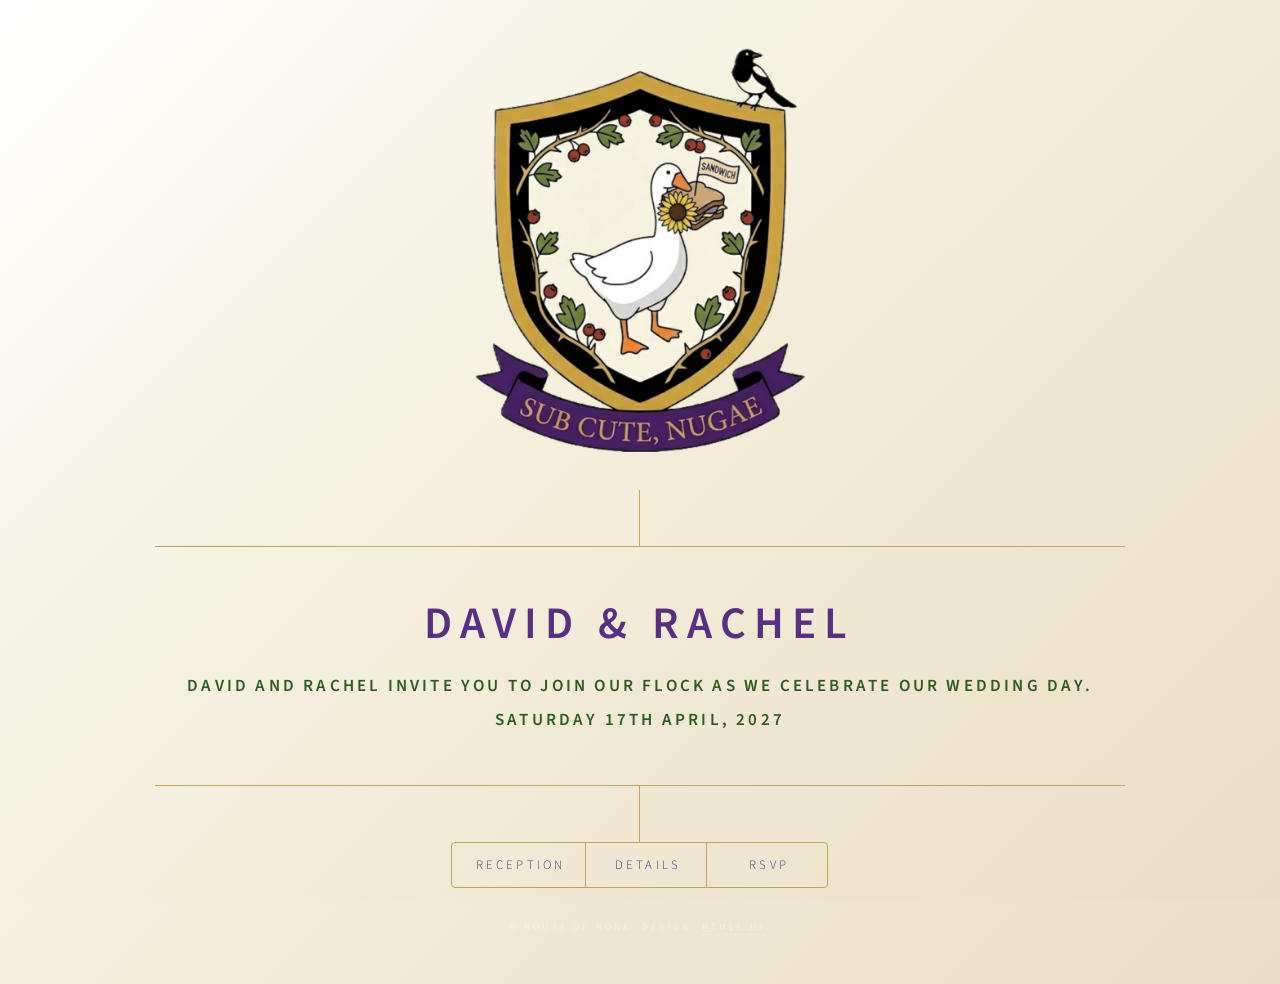
==== commit 7a9001a9: "Tweaked styling" ====
--- a/index.html
+++ b/index.html
@@ -4,36 +4,15 @@
 	html5up.net | @ajlkn
 	Free for personal and commercial use under the CCA 3.0 license (html5up.net/license)
 -->
-<html>
+<html lang="en">
 <head>
 		<title>House of Honk</title>
 		<meta charset="utf-8" />
-		<meta name="viewport" content="width=device-width, initial-scale=1, user-scalable=no" />
+		<meta name="viewport" content="width=device-width, initial-scale=1" />
         <link rel="stylesheet" href="assets/css/main.css" />
+		<link rel="stylesheet" href="assets/css/custom.css" />
         <noscript><link rel="stylesheet" href="assets/css/noscript.css" /></noscript>
-<style>
-    /* Colour Overrides based on Family Crest */
-    #bg { background-color: #fdfbf7; background-image: none; }
-    #bg:after { display: none; } 
-    
-    /* Updated Logo Styling */
-/* Updated Logo Styling - Full Image */
-    #header .logo { 
-        border: none; 
-        border-radius: 0; 
-        overflow: visible; 
-        padding: 0; 
-        width: auto; 
-        height: auto; 
-        line-height: normal;
-        margin-bottom: 2rem; /* Adds space between logo and text */
-    }
 
-    #header nav ul li a:hover { color: #5a2e82; }
-    .major { border-bottom-color: #d4af37; }
-    input[type="submit"].primary, button.primary, .button.primary { background-color: #5a2e82; box-shadow: none; color: #ffffff !important; }
-    input[type="submit"].primary:hover, button.primary:hover, .button.primary:hover { background-color: #d4af37; }
-</style>
 	</head>
 	<body class="is-preload">
 
@@ -80,7 +59,7 @@
 						<article id="rsvp">
 								<h2 class="major">RSVP</h2>
 								<p>Please respond by 05/03/27.</p>
-								<iframe src="[placeholder: Insert your Google or Microsoft Form embed link here]" width="100%" height="600" frameborder="0" marginheight="0" marginwidth="0">Loading...</iframe>
+								<iframe title="RSVP Form" src="[placeholder: Insert your Google or Microsoft Form embed link here]" width="100%" height="600" frameborder="0" marginheight="0" marginwidth="0">Loading...</iframe>
 							</article>
 
 					</div>
--- a/assets/css/main.css
+++ b/assets/css/main.css
@@ -1,10 +1,10 @@
 @import url(fontawesome-all.min.css);
 @import url("https://fonts.googleapis.com/css?family=Source+Sans+Pro:300italic,600italic,300,600");
 
-/*
-	Dimension by HTML5 UP
-	html5up.net | @ajlkn
-	Free for personal and commercial use under the CCA 3.0 license (html5up.net/license)
+/*
+	Dimension by HTML5 UP
+	html5up.net | @ajlkn
+	Free for personal and commercial use under the CCA 3.0 license (html5up.net/license)
 */
 
 html, body, div, span, applet, object,
@@ -1140,11 +1140,11 @@
 			-ms-transition-delay: 0.75s;
 			transition-delay: 0.75s;
 			background-image: linear-gradient(to top, rgba(19, 21, 25, 0.5), rgba(19, 21, 25, 0.5)), url("../../images/overlay.png");
-			background-size: auto,+			background-size: auto,
  256px 256px;
-			background-position: center,+			background-position: center,
  center;
-			background-repeat: no-repeat,+			background-repeat: no-repeat,
  repeat;
 			z-index: 2;
 		}
--- a/assets/css/custom.css
+++ b/assets/css/custom.css
@@ -0,0 +1,91 @@
+/* Background */
+html, body {
+    background: linear-gradient(135deg, #ffffff 0%, #f4f1de 40%, #eaddc5 100%);
+}
+
+#bg {
+    background: linear-gradient(135deg, #ffffff 0%, #f4f1de 40%, #eaddc5 100%);
+}
+
+#bg::before,
+#bg::after {
+    background-image: none;
+    display: none;
+}
+
+/* Remove black ring */
+#header {
+    background-image: none;
+}
+
+/* Logo */
+#header .logo {
+    border: none;
+    border-radius: 0;
+    overflow: visible;
+    padding: 0;
+    width: auto;
+    height: auto;
+    line-height: normal;
+    margin-bottom: 2rem;
+}
+
+/* Text colours */
+#header .content h1 { color: #5a2e82; }
+#header .content p { color: #2d5a1e; font-weight: 600; font-size: 1.064rem; }
+
+/* Header lines */
+#header > *:before {
+    background: #c4a457;
+}
+#header .content {
+    border-color: #c4a457;
+}
+#header nav ul {
+    border-color: #c4a457;
+}
+#header nav ul li {
+    border-color: #c4a457;
+}
+
+/* Navigation */
+#header nav ul li a {
+    color: #5a2e82;
+    border-color: #5a2e82;
+}
+#header nav ul li a:hover {
+    background-color: #5a2e82;
+    color: #ffffff;
+}
+
+/* Accents */
+.major { border-bottom-color: #d4af37; }
+
+input[type="submit"].primary,
+button.primary,
+.button.primary {
+    background-color: #5a2e82;
+    color: #ffffff;
+}
+
+input[type="submit"].primary:hover,
+button.primary:hover,
+.button.primary:hover {
+    background-color: #d4af37;
+}
+/* Remove dark vignette overlay */
+#wrapper {
+    background: transparent;
+    box-shadow: none;
+}
+
+/* Font Sizing Overrides */
+h1 {
+    font-size: 2.8125rem;
+}
+p {
+    font-size: 1.33rem;
+}
+@media screen and (max-width: 736px) {
+    h1 { font-size: 2.1875rem; }
+}
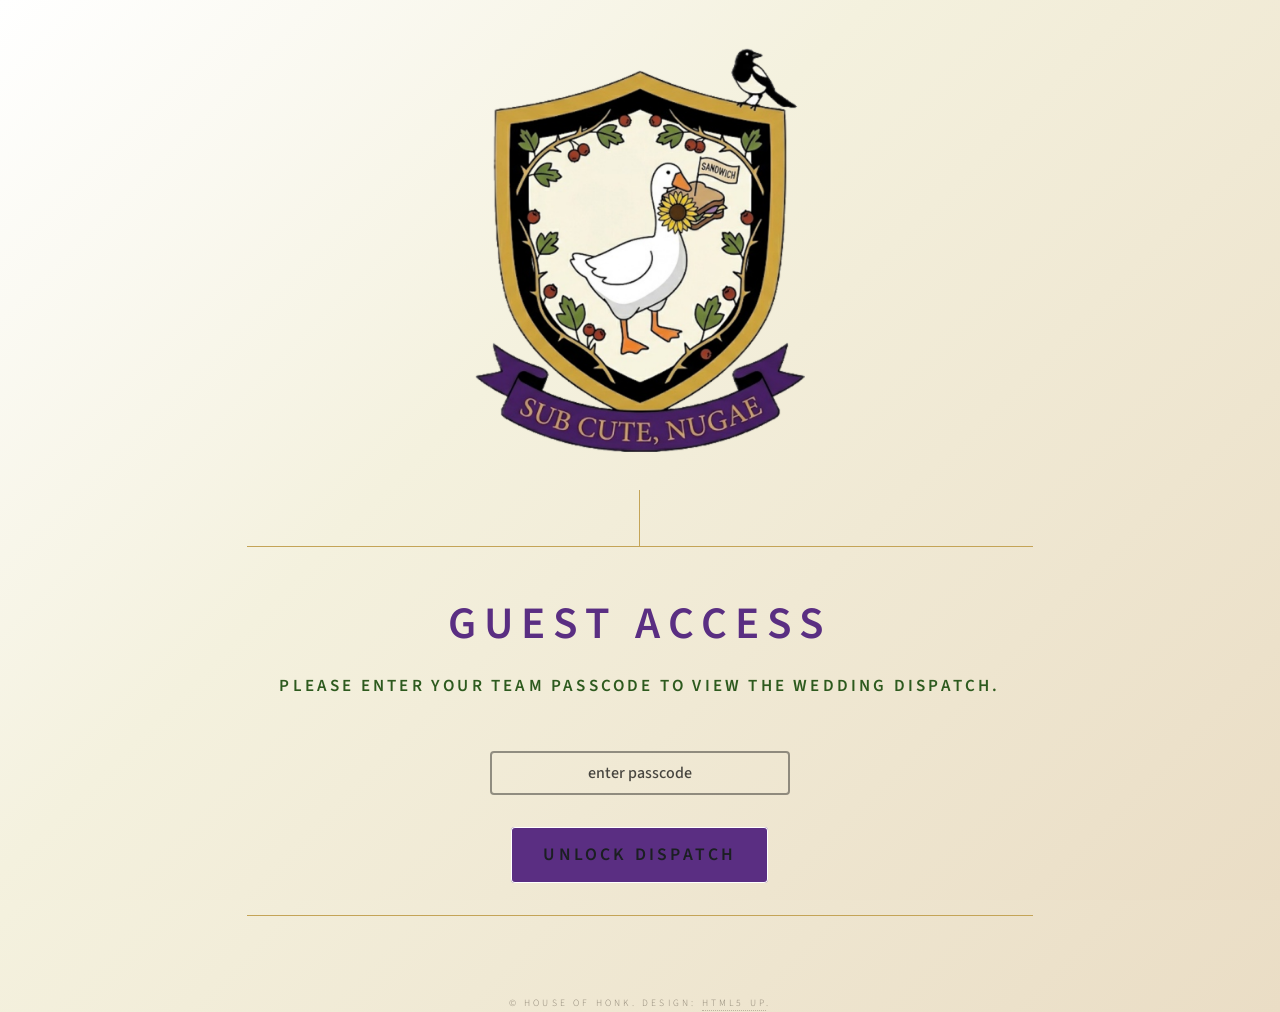
==== commit 80ea227e: "Split architecture, swapped google forms for formspree. Added bouncer script." ====
--- a/index.html
+++ b/index.html
@@ -1,85 +1,84 @@
 <!DOCTYPE HTML>
-<!--
-	Dimension by HTML5 UP
-	html5up.net | @ajlkn
-	Free for personal and commercial use under the CCA 3.0 license (html5up.net/license)
--->
 <html lang="en">
 <head>
-		<title>House of Honk</title>
-		<meta charset="utf-8" />
-		<meta name="viewport" content="width=device-width, initial-scale=1" />
+        <title>House of Honk - Dispatch</title>
+        <meta charset="utf-8" />
+        <meta name="viewport" content="width=device-width, initial-scale=1" />
         <link rel="stylesheet" href="assets/css/main.css" />
-		<link rel="stylesheet" href="assets/css/custom.css" />
+<link rel="stylesheet" href="assets/css/custom.css" />
         <noscript><link rel="stylesheet" href="assets/css/noscript.css" /></noscript>
+		<style>
+            #passcode {
+                border-color: rgba(0, 0, 0, 0.4) !important;
+                border-width: 2px !important;
+                line-height: 2.75rem !important;
+                padding: 0 1rem !important;
+                font-weight: 600 !important;
+                letter-spacing: 0 !important;
+            }
+            #passcode::placeholder {
+                color: rgba(0, 0, 0, 0.7) !important;
+                font-weight: 500 !important;
+                opacity: 1;
+            }
+        </style>
+</head>
+<body class="is-preload">
 
-	</head>
-	<body class="is-preload">
+    <div id="wrapper">
 
-		<!-- Wrapper -->
-			<div id="wrapper">
+        <header id="header">
+            <div class="logo">
+                <img src="images/crest.png" alt="House of Honk Crest" style="width: 55%; max-width: 600px; height: auto;" />
+            </div>
+            <div class="content">
+                <div class="inner">
+                    <h1>Guest Access</h1>
+                    <p>Please enter your team passcode to view the wedding dispatch.</p>
+					</div>
+						<form id="gatekeeper" onsubmit="unlock(event)">
+                        <div style="text-align: center; margin-bottom: 2rem;">
+                            <input type="text" id="passcode" name="passcode" placeholder="Enter Passcode" required style="text-align: center; text-transform: lowercase; width: 100%; max-width: 300px; margin: 0 auto; background-color: transparent; color: inherit;" />
+                        </div>
+                        <ul class="actions" style="justify-content: center;">
+                            <li><input type="submit" value="Unlock Dispatch" class="primary" /></li>
+                        </ul>
+                    </form>
+                </div>
+            </div>
+        </header>
 
-				<!-- Header -->
-					<header id="header">
-                        <div class="logo">
-                            <img src="images/crest.png" alt="House of Honk Crest" style="width: 55%; max-width: 600px; height: auto;" />
-                        </div>
-                        <div class="content">
-                            <div class="inner">
-                                <h1>David &amp; Rachel </h1>
-                                <p>David and Rachel invite you to join our flock as we celebrate our wedding day.<br />
-                                Saturday 17th April, 2027 </p>
-                            </div>
-                        </div>
-                        <nav>
-                            <ul>
-                                <li><a href="#reception">Reception</a></li>
-                                <li><a href="#details">Details</a></li>
-                                <li><a href="#rsvp">RSVP</a></li>
-                            </ul>
-                        </nav>
-                    </header>
+        <footer id="footer">
+            <p class="copyright">&copy; House of Honk. Design: <a href="https://html5up.net">HTML5 UP</a>.</p>
+        </footer>
 
-				<!-- Main -->
-<div id="main">
+    </div>
 
-						<article id="reception">
-								<h2 class="major">The Reception</h2>
-								<p>Puss &amp; Mew</p>
-								<p>1 Varman Ct, Nunawading VIC 3131</p>
-								<p>The reception will begin at 5PM. Located a short walk from Nunawading Station on the Lilydale and Belgrave lines, the train is an easy option if you're planning to drink. Buses 733, 738, 901, and 902 also stop nearby on Whitehorse Road. If you're driving, there's limited parking right outside. </p>
-							</article>
+    <div id="bg"></div>
 
-						<article id="details">
-								<h2 class="major">Details</h2>
-								<p><strong>Dress Code:</strong> Dress Code: Cocktail. Formal attire is required. Please dress as though taking yourselves seriously.</p>
-								<p><strong>Gifts:</strong> We politely request your presence in lieu of gifts. If you are compelled to mark the occasion, we invite you to support [Charity A] or [Charity B]. A wishing well will be present on the night for strict traditionalists and those who leave their preparations to the final hour.</p>
-							</article>
+    <script>
+        function normalise(input) {
+            return input.toLowerCase().replace(/[^a-z0-9]/g, '');
+        }
 
-						<article id="rsvp">
-								<h2 class="major">RSVP</h2>
-								<p>Please respond by 05/03/27.</p>
-								<iframe title="RSVP Form" src="[placeholder: Insert your Google or Microsoft Form embed link here]" width="100%" height="600" frameborder="0" marginheight="0" marginwidth="0">Loading...</iframe>
-							</article>
+        async function unlock(event) {
+            event.preventDefault();
+            const raw = normalise(document.getElementById('passcode').value);
 
-					</div>
+            const encoded = new TextEncoder().encode(raw);
+            const hashBuffer = await crypto.subtle.digest('SHA-256', encoded);
+            const hashHex = Array.from(new Uint8Array(hashBuffer))
+                                 .map(b => b.toString(16).padStart(2, '0'))
+                                 .join('');
 
-				<!-- Footer -->
-							<footer id="footer">
-                        <p class="copyright">&copy; House of Honk. Design: <a href="https://html5up.net">HTML5 UP</a>.</p>
-                    </footer>
+            window.location.href = hashHex.slice(0, 16) + '.html';
+        }
+    </script>
+    <script src="assets/js/jquery.min.js"></script>
+    <script src="assets/js/browser.min.js"></script>
+    <script src="assets/js/breakpoints.min.js"></script>
+    <script src="assets/js/util.js"></script>
+    <script src="assets/js/main.js"></script>
 
-			</div>
-
-		<!-- BG -->
-			<div id="bg"></div>
-
-		<!-- Scripts -->
-			<script src="assets/js/jquery.min.js"></script>
-			<script src="assets/js/browser.min.js"></script>
-			<script src="assets/js/breakpoints.min.js"></script>
-			<script src="assets/js/util.js"></script>
-			<script src="assets/js/main.js"></script>
-
-	</body>
-</html>
+</body>
+</html>
--- a/assets/css/custom.css
+++ b/assets/css/custom.css
@@ -52,6 +52,12 @@
 #header nav ul li a {
     color: #5a2e82;
     border-color: #5a2e82;
+    font-size: 1.1rem;
+    font-weight: 600;
+    height: 3.5rem;
+    line-height: 3.5rem;
+    padding: 0 2rem 0 2.2rem; /* Extra 0.2rem on the left balances the letter-spacing */
+    min-width: 10rem;
 }
 #header nav ul li a:hover {
     background-color: #5a2e82;
@@ -60,6 +66,26 @@
 
 /* Accents */
 .major { border-bottom-color: #d4af37; }
+
+/* Base Buttons */
+input[type="submit"],
+input[type="reset"],
+input[type="button"],
+button,
+.button {
+    font-size: 1.1rem;
+    font-weight: 600; /* Makes the text significantly heavier */
+    height: 3.5rem; /* Increases the overall button height */
+    line-height: 3.5rem; /* Keeps the text vertically centered */
+    padding: 0 2rem; /* Adds a bit more horizontal breathing room */
+}
+
+input[type="submit"],
+input[type="reset"],
+input[type="button"],
+button {
+    line-height: calc(3.5rem - 2px); /* Accounts for borders on native elements */
+}
 
 input[type="submit"].primary,
 button.primary,
@@ -88,4 +114,61 @@
 }
 @media screen and (max-width: 736px) {
     h1 { font-size: 2.1875rem; }
+}
+
+/* Articles (Popups) Theme Overrides */
+#main article {
+    background-color: rgba(0, 0, 0, 0.95); /* Black background */
+    color: #f4f1de; /* Cream body text */
+    font-weight: normal; /* Regular text weight */
+}
+
+#main article h1, #main article h2, #main article h3, 
+#main article h4, #main article h5, #main article h6 {
+    color: #5a2e82; /* Purple headings */
+    font-weight: 700;
+}
+
+#main article h2.major {
+    font-size: 1.875rem;
+    border-bottom-color: #c4a457;
+}
+
+#main article strong, #main article b {
+    color: #9e1b1b; /* Crest red subheadings */
+    font-weight: 700;
+}
+
+#main article#reception h3 {
+    color: #9e1b1b; /* Red subheading for Puss & Mew */
+    font-size: 1.6rem;
+    margin-bottom: 0.25rem;
+}
+
+#main article#reception p:first-of-type {
+    font-size: 1.36rem;
+}
+
+/* Update close button 'X' graphic */
+#main article .close:before {
+    background-image: url("data:image/svg+xml;charset=utf8,%3Csvg xmlns='http://www.w3.org/2000/svg' xmlns:xlink='http://www.w3.org/1999/xlink' width='20px' height='20px' viewBox='0 0 20 20' zoomAndPan='disable'%3E%3Cstyle%3Eline %7B stroke: %23f4f1de%3B stroke-width: 1%3B %7D%3C/style%3E%3Cline x1='2' y1='2' x2='18' y2='18' /%3E%3Cline x1='18' y1='2' x2='2' y2='18' /%3E%3C/svg%3E");
+}
+#main article .close:hover:before {
+    background-color: rgba(244, 241, 222, 0.1); /* Subtle cream circle on hover */
+}
+
+@media screen and (max-width: 736px) {
+    #main article h2.major {
+        font-size: 1.5625rem;
+    }
+}
+
+/* Footer */
+#footer {
+    color: #6b6254; /* Readable, earthy grey-brown that sits subtly on cream */
+}
+
+#footer a {
+    /* Match the link underline to the muted text color */
+    border-bottom-color: rgba(107, 98, 84, 0.5); 
 }
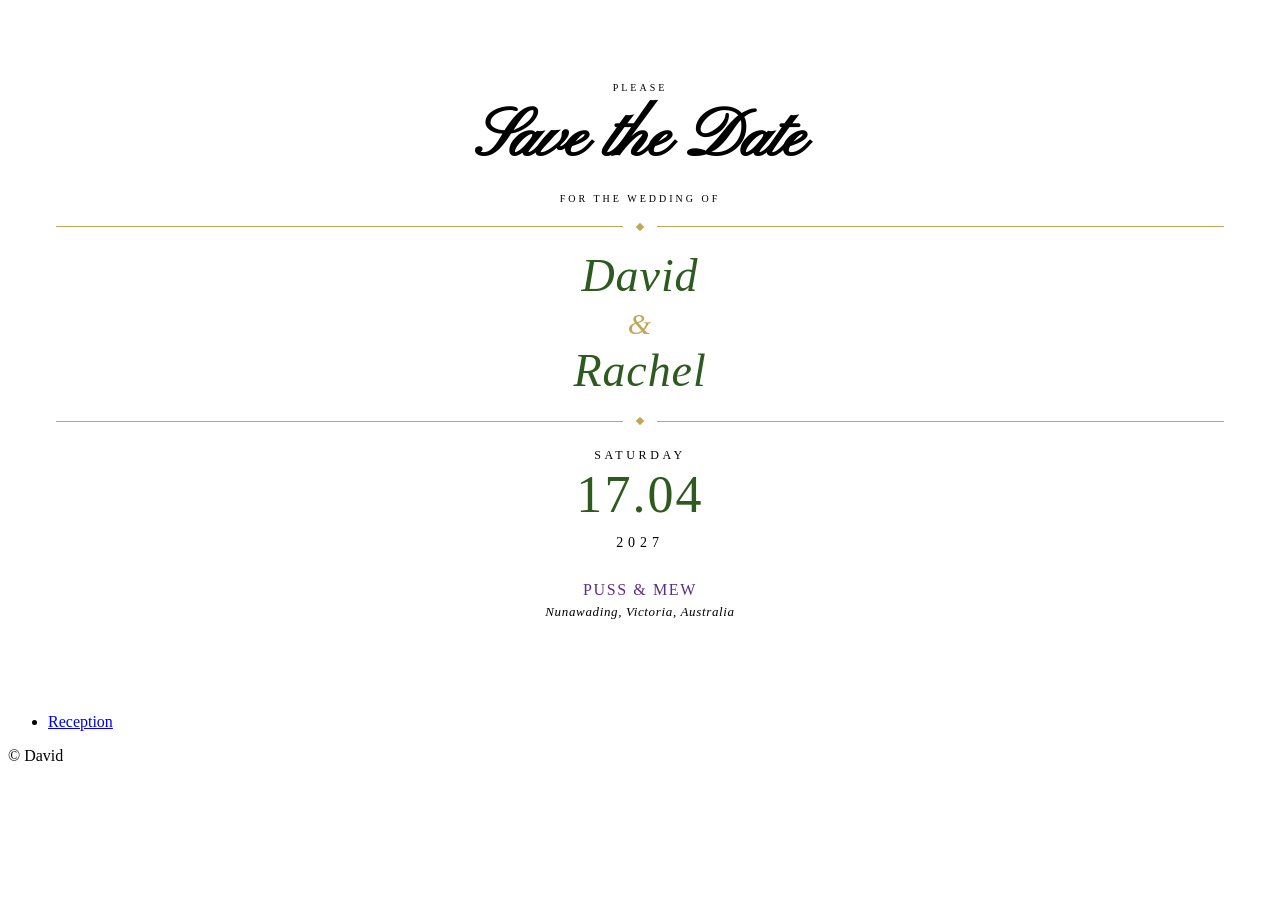
==== commit 350599d0: "Create index.html" ====
--- a/index.html
+++ b/index.html
@@ -1,79 +1,199 @@
 <!DOCTYPE HTML>
 <html lang="en">
 <head>
-        <title>House of Honk - Dispatch</title>
-        <meta charset="utf-8" />
-        <meta name="viewport" content="width=device-width, initial-scale=1" />
-        <link rel="stylesheet" href="assets/css/main.css" />
-<link rel="stylesheet" href="assets/css/custom.css" />
-        <noscript><link rel="stylesheet" href="assets/css/noscript.css" /></noscript>
-		<style>
-            #passcode {
-                border-color: rgba(0, 0, 0, 0.4) !important;
-                border-width: 2px !important;
-                line-height: 2.75rem !important;
-                padding: 0 1rem !important;
-                font-weight: 600 !important;
-                letter-spacing: 0 !important;
-            }
-            #passcode::placeholder {
-                color: rgba(0, 0, 0, 0.7) !important;
-                font-weight: 500 !important;
-                opacity: 1;
-            }
-        </style>
+    <title>Save the Date - David & Rachel</title>
+    <meta charset="utf-8" />
+    <meta name="viewport" content="width=device-width, initial-scale=1, user-scalable=no" />
+    <link rel="stylesheet" href="main.css" />
+    <link rel="stylesheet" href="custom.css" />
+    
+	<link rel="preconnect" href="https://fonts.googleapis.com">
+    <link rel="preconnect" href="https://fonts.gstatic.com" crossorigin>
+    <link href="https://fonts.googleapis.com/css2?family=Pinyon+Script&display=swap" rel="stylesheet">
+    
+    <style>
+        /* Custom typography structure. Colours are inherited from custom.css */
+		#header .content .inner {
+            padding: 4rem 3rem;
+            text-align: center;
+            position: relative;
+        }
+
+        .label {
+            font-weight: 300;
+            font-size: 10px;
+            letter-spacing: 0.3em;
+            text-transform: uppercase;
+            margin-bottom: 0;
+        }
+
+        h1.script {
+            font-family: 'Pinyon Script', cursive;
+            font-size: 68px;
+            line-height: 1.1;
+            margin: 10px 0 15px;
+            text-transform: none;
+            letter-spacing: normal;
+            border-bottom: none;
+        }
+
+        .names {
+            font-size: 46px;
+            font-weight: 300;
+            line-height: 1.15;
+            letter-spacing: 0.02em;
+            margin: 20px 0;
+            color: #2d5a1e;
+        }
+
+        .names em {
+            font-style: italic;
+        }
+
+        .ampersand {
+            display: block;
+            font-size: 30px;
+            font-style: italic;
+            color: #c4a457;
+            margin: 4px 0;
+        }
+
+        .divider {
+            display: flex;
+            align-items: center;
+            gap: 14px;
+            margin: 20px 0;
+        }
+
+        .divider::before,
+        .divider::after {
+            content: '';
+            flex: 1;
+            height: 1px;
+            background: #c4a457;
+        }
+
+        .divider-diamond {
+            width: 6px;
+            height: 6px;
+            background: #c4a457;
+            transform: rotate(45deg);
+            flex-shrink: 0;
+        }
+
+        .date-block {
+            margin: 24px 0 0;
+        }
+
+        .date-day {
+            font-size: 12px;
+            font-weight: 400;
+            letter-spacing: 0.3em;
+            text-transform: uppercase;
+            margin-bottom: 0;
+        }
+
+        .date-numerals {
+            font-size: 52px;
+            font-weight: 300;
+            line-height: 1;
+            letter-spacing: 0.04em;
+            margin: 6px 0;
+            color: #2d5a1e;
+        }
+
+        .date-year {
+            font-size: 14px;
+            font-weight: 300;
+            letter-spacing: 0.35em;
+            margin-bottom: 0;
+        }
+
+        .location-block {
+            margin-top: 30px;
+        }
+
+        .venue-name {
+            font-size: 16px;
+            font-weight: 400;
+            color: #5a2e82;
+            letter-spacing: 0.1em;
+            text-transform: uppercase;
+            margin-bottom: 0;
+        }
+
+        .venue-suburb {
+            font-size: 13px;
+            font-weight: 300;
+            font-style: italic;
+            margin-top: 5px;
+            letter-spacing: 0.05em;
+        }
+
+        @media (max-width: 520px) {
+            h1.script { font-size: 56px; }
+            .names { font-size: 38px; }
+            .date-numerals { font-size: 44px; }
+            #header .content .inner { padding: 3rem 1.5rem; }
+        }
+    </style>
 </head>
 <body class="is-preload">
 
     <div id="wrapper">
-
         <header id="header">
-            <div class="logo">
-                <img src="images/crest.png" alt="House of Honk Crest" style="width: 55%; max-width: 600px; height: auto;" />
-            </div>
             <div class="content">
                 <div class="inner">
-                    <h1>Guest Access</h1>
-                    <p>Please enter your team passcode to view the wedding dispatch.</p>
-					</div>
-						<form id="gatekeeper" onsubmit="unlock(event)">
-                        <div style="text-align: center; margin-bottom: 2rem;">
-                            <input type="text" id="passcode" name="passcode" placeholder="Enter Passcode" required style="text-align: center; text-transform: lowercase; width: 100%; max-width: 300px; margin: 0 auto; background-color: transparent; color: inherit;" />
-                        </div>
-                        <ul class="actions" style="justify-content: center;">
-                            <li><input type="submit" value="Unlock Dispatch" class="primary" /></li>
-                        </ul>
-                    </form>
+                        <p class="label">Please</p>
+                        <h1 class="script">Save the Date</h1>
+                        <p class="label">for the wedding of</p>
+
+                        <div class="divider">
+                            <span class="divider-diamond"></span>
+                        </div>
+
+                        <div class="names">
+                            <em>David</em>
+                            <span class="ampersand">&amp;</span>
+                            <em>Rachel</em>
+                        </div>
+
+                        <div class="divider">
+                            <span class="divider-diamond"></span>
+                        </div>
+
+<div class="date-block">
+                            <p class="date-day">Saturday</p>
+                            <p class="date-numerals">17.04</p>
+                            <p class="date-year">2027</p>
+                        </div>
+
+                        <div class="location-block">
+                            <p class="venue-name">Puss &amp; Mew</p>
+                            <p class="venue-suburb">Nunawading, Victoria, Australia</p>
+                        </div>
+                    </div>
                 </div>
-            </div>
+            <nav>
+                <ul>
+                    <li><a href="#reception">Reception</a></li>
+                </ul>
+            </nav>
         </header>
 
+        <div id="main">
+            <article id="reception">
+                <h2 class="major">Reception</h2>
+                <h3>Puss &amp; Mew</h3>
+                <p>Details regarding the reception will follow in the formal invitation.</p>
+            </article>
+        </div>
+
         <footer id="footer">
-            <p class="copyright">&copy; House of Honk. Design: <a href="https://html5up.net">HTML5 UP</a>.</p>
+            <p class="copyright">&copy; David</p>
         </footer>
-
     </div>
 
-    <div id="bg"></div>
-
-    <script>
-        function normalise(input) {
-            return input.toLowerCase().replace(/[^a-z0-9]/g, '');
-        }
-
-        async function unlock(event) {
-            event.preventDefault();
-            const raw = normalise(document.getElementById('passcode').value);
-
-            const encoded = new TextEncoder().encode(raw);
-            const hashBuffer = await crypto.subtle.digest('SHA-256', encoded);
-            const hashHex = Array.from(new Uint8Array(hashBuffer))
-                                 .map(b => b.toString(16).padStart(2, '0'))
-                                 .join('');
-
-            window.location.href = hashHex.slice(0, 16) + '.html';
-        }
-    </script>
     <script src="assets/js/jquery.min.js"></script>
     <script src="assets/js/browser.min.js"></script>
     <script src="assets/js/breakpoints.min.js"></script>
@@ -81,4 +201,4 @@
     <script src="assets/js/main.js"></script>
 
 </body>
-</html>+</html>
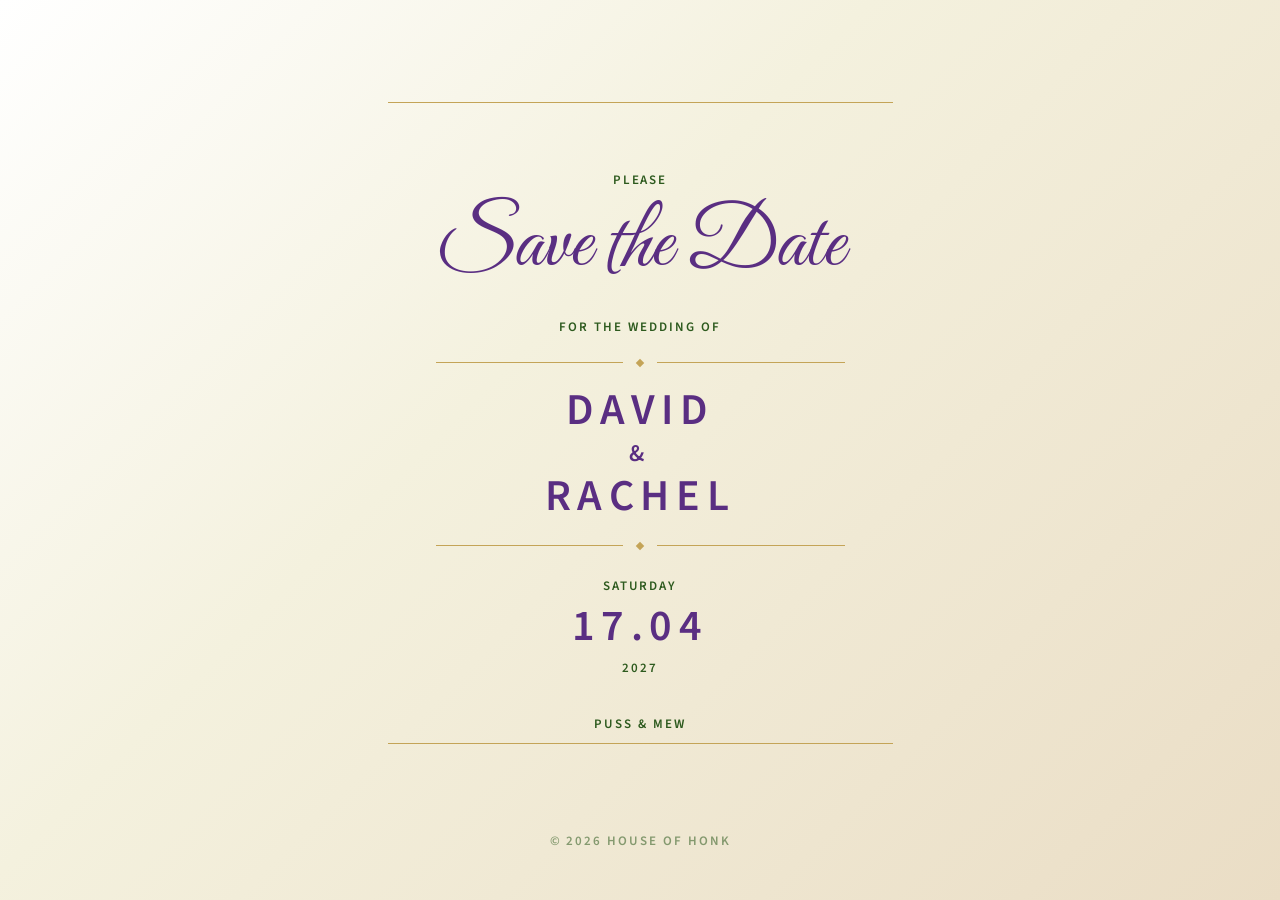
==== commit 589fc7ab: "Fixing styling and rendering. Changed caligraphy font to Good Vibes" ====
--- a/index.html
+++ b/index.html
@@ -4,57 +4,70 @@
     <title>Save the Date - David & Rachel</title>
     <meta charset="utf-8" />
     <meta name="viewport" content="width=device-width, initial-scale=1, user-scalable=no" />
-    <link rel="stylesheet" href="main.css" />
-    <link rel="stylesheet" href="custom.css" />
-    
+    <link rel="stylesheet" href="assets/css/main.css" />
+    <link rel="stylesheet" href="assets/css/custom.css" />
+
 	<link rel="preconnect" href="https://fonts.googleapis.com">
     <link rel="preconnect" href="https://fonts.gstatic.com" crossorigin>
-    <link href="https://fonts.googleapis.com/css2?family=Pinyon+Script&display=swap" rel="stylesheet">
-    
+    <link href="https://fonts.googleapis.com/css2?family=Great+Vibes&display=swap" rel="stylesheet">
+
     <style>
-        /* Custom typography structure. Colours are inherited from custom.css */
+        /* Custom typography structure. Colours are inherited from custom.css.
+           Selectors are scoped to #header .content so they reliably beat the
+           sitewide "#header .content p" rule in custom.css.
+
+           Four sizes total: hero, feature, accent, info.
+           Everything in the "info" tier (labels, date day/year, venue name
+           and suburb) is told apart by weight, case, colour and italics,
+           not by size. */
+
 		#header .content .inner {
             padding: 4rem 3rem;
             text-align: center;
             position: relative;
         }
 
-        .label {
-            font-weight: 300;
-            font-size: 10px;
-            letter-spacing: 0.3em;
-            text-transform: uppercase;
-            margin-bottom: 0;
-        }
-
-        h1.script {
-            font-family: 'Pinyon Script', cursive;
-            font-size: 68px;
-            line-height: 1.1;
-            margin: 10px 0 15px;
+#header .content .label {
+            font-size: 13px;
+            font-weight: 600;
+            color: #2d5a1e;
+            letter-spacing: 0.15em;
+            text-transform: uppercase;
+            margin-bottom: 0;
+        }
+
+        #header .content h1.script {
+            font-family: 'Great Vibes', cursive;
+            font-size: 84px;
+            font-weight: 400;
+            color: #5a2e82;
+            line-height: 1.15;
+            margin: 6px 0 18px;
             text-transform: none;
             letter-spacing: normal;
             border-bottom: none;
         }
 
-        .names {
-            font-size: 46px;
-            font-weight: 300;
+        #header .content .names {
+            font-size: 44px;
+            font-weight: 600;
             line-height: 1.15;
-            letter-spacing: 0.02em;
+            letter-spacing: 0.15em;
+            text-transform: uppercase;
             margin: 20px 0;
-            color: #2d5a1e;
-        }
-
-        .names em {
-            font-style: italic;
-        }
-
-        .ampersand {
+            color: #5a2e82;
+        }
+
+        #header .content .names em {
+            font-style: normal;
+        }
+
+        #header .content .ampersand {
             display: block;
-            font-size: 30px;
-            font-style: italic;
-            color: #c4a457;
+            font-size: 24px;
+            font-weight: 600;
+            font-style: normal;
+            color: #5a2e82;
             margin: 4px 0;
         }
 
@@ -85,27 +98,30 @@
             margin: 24px 0 0;
         }
 
-        .date-day {
-            font-size: 12px;
-            font-weight: 400;
-            letter-spacing: 0.3em;
-            text-transform: uppercase;
-            margin-bottom: 0;
-        }
-
-        .date-numerals {
-            font-size: 52px;
-            font-weight: 300;
+        #header .content .date-day {
+            font-size: 13px;
+            font-weight: 600;
+            color: #2d5a1e;
+            letter-spacing: 0.15em;
+            text-transform: uppercase;
+            margin-bottom: 0;
+        }
+
+        #header .content .date-numerals {
+            font-size: 44px;
+            font-weight: 600;
             line-height: 1;
-            letter-spacing: 0.04em;
+            letter-spacing: 0.15em;
             margin: 6px 0;
-            color: #2d5a1e;
-        }
-
-        .date-year {
-            font-size: 14px;
-            font-weight: 300;
-            letter-spacing: 0.35em;
+            color: #5a2e82;
+        }
+
+        #header .content .date-year {
+            font-size: 13px;
+            font-weight: 600;
+            color: #2d5a1e;
+            letter-spacing: 0.15em;
+            text-transform: uppercase;
             margin-bottom: 0;
         }
 
@@ -113,27 +129,46 @@
             margin-top: 30px;
         }
 
-        .venue-name {
-            font-size: 16px;
-            font-weight: 400;
-            color: #5a2e82;
-            letter-spacing: 0.1em;
-            text-transform: uppercase;
-            margin-bottom: 0;
-        }
-
-        .venue-suburb {
-            font-size: 13px;
-            font-weight: 300;
-            font-style: italic;
-            margin-top: 5px;
-            letter-spacing: 0.05em;
+        #header .content .venue-name {
+            font-size: 13px;
+            font-weight: 600;
+            color: #2d5a1e;
+            letter-spacing: 0.15em;
+            text-transform: uppercase;
+            margin-bottom: 0;
+        }
+
+        #header .content .venue-suburb {
+            font-size: 13px;
+            font-weight: 600;
+            color: #2d5a1e;
+            letter-spacing: 0.15em;
+            text-transform: uppercase;
+            font-style: normal;
+            margin-top: 6px;
+        }
+
+        /* De-emphasise the copyright line. Matches custom.css's selector
+           exactly so this rule wins on cascade order, no !important needed. */
+        #footer .copyright {
+            font-size: 13px;
+            font-weight: 600;
+            color: #2d5a1e;
+            text-transform: uppercase;
+            letter-spacing: 0.15em;
+            opacity: 0.55;
         }
 
         @media (max-width: 520px) {
-            h1.script { font-size: 56px; }
-            .names { font-size: 38px; }
-            .date-numerals { font-size: 44px; }
+            #header .content h1.script { font-size: 60px; }
+            #header .content .names,
+            #header .content .date-numerals { font-size: 34px; }
+            #header .content .ampersand { font-size: 18px; }
+            #header .content .label,
+            #header .content .date-day,
+            #header .content .date-year,
+            #header .content .venue-name,
+            #header .content .venue-suburb { font-size: 12px; }
             #header .content .inner { padding: 3rem 1.5rem; }
         }
     </style>
@@ -174,23 +209,10 @@
                         </div>
                     </div>
                 </div>
-            <nav>
-                <ul>
-                    <li><a href="#reception">Reception</a></li>
-                </ul>
-            </nav>
         </header>
 
-        <div id="main">
-            <article id="reception">
-                <h2 class="major">Reception</h2>
-                <h3>Puss &amp; Mew</h3>
-                <p>Details regarding the reception will follow in the formal invitation.</p>
-            </article>
-        </div>
-
         <footer id="footer">
-            <p class="copyright">&copy; David</p>
+            <p class="copyright">&copy; 2026 HOUSE OF HONK</p>
         </footer>
     </div>
 
--- a/assets/css/main.css
+++ b/assets/css/main.css
@@ -0,0 +1,1661 @@
+@import url(fontawesome-all.min.css);
+@import url("https://fonts.googleapis.com/css?family=Source+Sans+Pro:300italic,600italic,300,600");
+
+/*
+	Dimension by HTML5 UP
+	html5up.net | @ajlkn
+	Free for personal and commercial use under the CCA 3.0 license (html5up.net/license)
+*/
+
+html, body, div, span, applet, object,
+iframe, h1, h2, h3, h4, h5, h6, p, blockquote,
+pre, a, abbr, acronym, address, big, cite,
+code, del, dfn, em, img, ins, kbd, q, s, samp,
+small, strike, strong, sub, sup, tt, var, b,
+u, i, center, dl, dt, dd, ol, ul, li, fieldset,
+form, label, legend, table, caption, tbody,
+tfoot, thead, tr, th, td, article, aside,
+canvas, details, embed, figure, figcaption,
+footer, header, hgroup, menu, nav, output, ruby,
+section, summary, time, mark, audio, video {
+	margin: 0;
+	padding: 0;
+	border: 0;
+	font-size: 100%;
+	font: inherit;
+	vertical-align: baseline;}
+
+article, aside, details, figcaption, figure,
+footer, header, hgroup, menu, nav, section {
+	display: block;}
+
+body {
+	line-height: 1;
+}
+
+ol, ul {
+	list-style: none;
+}
+
+blockquote, q {
+	quotes: none;
+}
+
+	blockquote:before, blockquote:after, q:before, q:after {
+		content: '';
+		content: none;
+	}
+
+table {
+	border-collapse: collapse;
+	border-spacing: 0;
+}
+
+body {
+	-webkit-text-size-adjust: none;
+}
+
+mark {
+	background-color: transparent;
+	color: inherit;
+}
+
+input::-moz-focus-inner {
+	border: 0;
+	padding: 0;
+}
+
+input, select, textarea {
+	-moz-appearance: none;
+	-webkit-appearance: none;
+	-ms-appearance: none;
+	appearance: none;
+}
+
+/* Basic */
+
+	@-ms-viewport {
+		width: device-width;
+	}
+
+	@media screen and (max-width: 480px) {
+
+		html, body {
+			min-width: 320px;
+		}
+
+	}
+
+	html {
+		box-sizing: border-box;
+	}
+
+	*, *:before, *:after {
+		box-sizing: inherit;
+	}
+
+	body {
+		background: #1b1f22;
+	}
+
+		body.is-preload *, body.is-preload *:before, body.is-preload *:after {
+			-moz-animation: none !important;
+			-webkit-animation: none !important;
+			-ms-animation: none !important;
+			animation: none !important;
+			-moz-transition: none !important;
+			-webkit-transition: none !important;
+			-ms-transition: none !important;
+			transition: none !important;
+		}
+
+/* Type */
+
+	html {
+		font-size: 16pt;
+	}
+
+		@media screen and (max-width: 1680px) {
+
+			html {
+				font-size: 12pt;
+			}
+
+		}
+
+		@media screen and (max-width: 736px) {
+
+			html {
+				font-size: 11pt;
+			}
+
+		}
+
+		@media screen and (max-width: 360px) {
+
+			html {
+				font-size: 10pt;
+			}
+
+		}
+
+	body, input, select, textarea {
+		color: #ffffff;
+		font-family: "Source Sans Pro", sans-serif;
+		font-weight: 300;
+		font-size: 1rem;
+		line-height: 1.65;
+	}
+
+	a {
+		-moz-transition: color 0.2s ease-in-out, background-color 0.2s ease-in-out, border-bottom-color 0.2s ease-in-out;
+		-webkit-transition: color 0.2s ease-in-out, background-color 0.2s ease-in-out, border-bottom-color 0.2s ease-in-out;
+		-ms-transition: color 0.2s ease-in-out, background-color 0.2s ease-in-out, border-bottom-color 0.2s ease-in-out;
+		transition: color 0.2s ease-in-out, background-color 0.2s ease-in-out, border-bottom-color 0.2s ease-in-out;
+		border-bottom: dotted 1px rgba(255, 255, 255, 0.5);
+		text-decoration: none;
+		color: inherit;
+	}
+
+		a:hover {
+			border-bottom-color: transparent;
+		}
+
+	strong, b {
+		color: #ffffff;
+		font-weight: 600;
+	}
+
+	em, i {
+		font-style: italic;
+	}
+
+	p {
+		margin: 0 0 2rem 0;
+	}
+
+	h1, h2, h3, h4, h5, h6 {
+		color: #ffffff;
+		font-weight: 600;
+		line-height: 1.5;
+		margin: 0 0 1rem 0;
+		text-transform: uppercase;
+		letter-spacing: 0.2rem;
+	}
+
+		h1 a, h2 a, h3 a, h4 a, h5 a, h6 a {
+			color: inherit;
+			text-decoration: none;
+		}
+
+		h1.major, h2.major, h3.major, h4.major, h5.major, h6.major {
+			border-bottom: solid 1px #ffffff;
+			width: -moz-max-content;
+			width: -webkit-max-content;
+			width: -ms-max-content;
+			width: max-content;
+			padding-bottom: 0.5rem;
+			margin: 0 0 2rem 0;
+		}
+
+	h1 {
+		font-size: 2.25rem;
+		line-height: 1.3;
+		letter-spacing: 0.5rem;
+	}
+
+	h2 {
+		font-size: 1.5rem;
+		line-height: 1.4;
+		letter-spacing: 0.5rem;
+	}
+
+	h3 {
+		font-size: 1rem;
+	}
+
+	h4 {
+		font-size: 0.8rem;
+	}
+
+	h5 {
+		font-size: 0.7rem;
+	}
+
+	h6 {
+		font-size: 0.6rem;
+	}
+
+	@media screen and (max-width: 736px) {
+
+		h1 {
+			font-size: 1.75rem;
+			line-height: 1.4;
+		}
+
+		h2 {
+			font-size: 1.25em;
+			line-height: 1.5;
+		}
+
+	}
+
+	sub {
+		font-size: 0.8rem;
+		position: relative;
+		top: 0.5rem;
+	}
+
+	sup {
+		font-size: 0.8rem;
+		position: relative;
+		top: -0.5rem;
+	}
+
+	blockquote {
+		border-left: solid 4px #ffffff;
+		font-style: italic;
+		margin: 0 0 2rem 0;
+		padding: 0.5rem 0 0.5rem 2rem;
+	}
+
+	code {
+		background: rgba(255, 255, 255, 0.075);
+		border-radius: 4px;
+		font-family: "Courier New", monospace;
+		font-size: 0.9rem;
+		margin: 0 0.25rem;
+		padding: 0.25rem 0.65rem;
+	}
+
+	pre {
+		-webkit-overflow-scrolling: touch;
+		font-family: "Courier New", monospace;
+		font-size: 0.9rem;
+		margin: 0 0 2rem 0;
+	}
+
+		pre code {
+			display: block;
+			line-height: 1.75;
+			padding: 1rem 1.5rem;
+			overflow-x: auto;
+		}
+
+	hr {
+		border: 0;
+		border-bottom: solid 1px #ffffff;
+		margin: 2.75rem 0;
+	}
+
+	.align-left {
+		text-align: left;
+	}
+
+	.align-center {
+		text-align: center;
+	}
+
+	.align-right {
+		text-align: right;
+	}
+
+/* Form */
+
+	form {
+		margin: 0 0 2rem 0;
+	}
+
+		form > :last-child {
+			margin-bottom: 0;
+		}
+
+		form > .fields {
+			display: -moz-flex;
+			display: -webkit-flex;
+			display: -ms-flex;
+			display: flex;
+			-moz-flex-wrap: wrap;
+			-webkit-flex-wrap: wrap;
+			-ms-flex-wrap: wrap;
+			flex-wrap: wrap;
+			width: calc(100% + 3rem);
+			margin: -1.5rem 0 2rem -1.5rem;
+		}
+
+			form > .fields > .field {
+				-moz-flex-grow: 0;
+				-webkit-flex-grow: 0;
+				-ms-flex-grow: 0;
+				flex-grow: 0;
+				-moz-flex-shrink: 0;
+				-webkit-flex-shrink: 0;
+				-ms-flex-shrink: 0;
+				flex-shrink: 0;
+				padding: 1.5rem 0 0 1.5rem;
+				width: calc(100% - 1.5rem);
+			}
+
+				form > .fields > .field.half {
+					width: calc(50% - 0.75rem);
+				}
+
+				form > .fields > .field.third {
+					width: calc(100%/3 - 0.5rem);
+				}
+
+				form > .fields > .field.quarter {
+					width: calc(25% - 0.375rem);
+				}
+
+		@media screen and (max-width: 480px) {
+
+			form > .fields {
+				width: calc(100% + 3rem);
+				margin: -1.5rem 0 2rem -1.5rem;
+			}
+
+				form > .fields > .field {
+					padding: 1.5rem 0 0 1.5rem;
+					width: calc(100% - 1.5rem);
+				}
+
+					form > .fields > .field.half {
+						width: calc(100% - 1.5rem);
+					}
+
+					form > .fields > .field.third {
+						width: calc(100% - 1.5rem);
+					}
+
+					form > .fields > .field.quarter {
+						width: calc(100% - 1.5rem);
+					}
+
+		}
+
+	label {
+		color: #ffffff;
+		display: block;
+		font-size: 0.8rem;
+		font-weight: 300;
+		letter-spacing: 0.2rem;
+		line-height: 1.5;
+		margin: 0 0 1rem 0;
+		text-transform: uppercase;
+	}
+
+	input[type="text"],
+	input[type="password"],
+	input[type="email"],
+	input[type="tel"],
+	select,
+	textarea {
+		-moz-appearance: none;
+		-webkit-appearance: none;
+		-ms-appearance: none;
+		appearance: none;
+		-moz-transition: border-color 0.2s ease-in-out, box-shadow 0.2s ease-in-out, background-color 0.2s ease-in-out;
+		-webkit-transition: border-color 0.2s ease-in-out, box-shadow 0.2s ease-in-out, background-color 0.2s ease-in-out;
+		-ms-transition: border-color 0.2s ease-in-out, box-shadow 0.2s ease-in-out, background-color 0.2s ease-in-out;
+		transition: border-color 0.2s ease-in-out, box-shadow 0.2s ease-in-out, background-color 0.2s ease-in-out;
+		background-color: transparent;
+		border-radius: 4px;
+		border: solid 1px #ffffff;
+		color: inherit;
+		display: block;
+		outline: 0;
+		padding: 0 1rem;
+		text-decoration: none;
+		width: 100%;
+	}
+
+		input[type="text"]:invalid,
+		input[type="password"]:invalid,
+		input[type="email"]:invalid,
+		input[type="tel"]:invalid,
+		select:invalid,
+		textarea:invalid {
+			box-shadow: none;
+		}
+
+		input[type="text"]:focus,
+		input[type="password"]:focus,
+		input[type="email"]:focus,
+		input[type="tel"]:focus,
+		select:focus,
+		textarea:focus {
+			background: rgba(255, 255, 255, 0.075);
+			border-color: #ffffff;
+			box-shadow: 0 0 0 1px #ffffff;
+		}
+
+	select {
+		background-image: url("data:image/svg+xml;charset=utf8,%3Csvg xmlns='http://www.w3.org/2000/svg' width='40' height='40' preserveAspectRatio='none' viewBox='0 0 40 40'%3E%3Cpath d='M9.4,12.3l10.4,10.4l10.4-10.4c0.2-0.2,0.5-0.4,0.9-0.4c0.3,0,0.6,0.1,0.9,0.4l3.3,3.3c0.2,0.2,0.4,0.5,0.4,0.9 c0,0.4-0.1,0.6-0.4,0.9L20.7,31.9c-0.2,0.2-0.5,0.4-0.9,0.4c-0.3,0-0.6-0.1-0.9-0.4L4.3,17.3c-0.2-0.2-0.4-0.5-0.4-0.9 c0-0.4,0.1-0.6,0.4-0.9l3.3-3.3c0.2-0.2,0.5-0.4,0.9-0.4S9.1,12.1,9.4,12.3z' fill='%23ffffff' /%3E%3C/svg%3E");
+		background-size: 1.25rem;
+		background-repeat: no-repeat;
+		background-position: calc(100% - 1rem) center;
+		height: 2.75rem;
+		padding-right: 2.75rem;
+		text-overflow: ellipsis;
+	}
+
+		select option {
+			color: #ffffff;
+			background: #1b1f22;
+		}
+
+		select:focus::-ms-value {
+			background-color: transparent;
+		}
+
+		select::-ms-expand {
+			display: none;
+		}
+
+	input[type="text"],
+	input[type="password"],
+	input[type="email"],
+	select {
+		height: 2.75rem;
+	}
+
+	textarea {
+		padding: 0.75rem 1rem;
+	}
+
+	input[type="checkbox"],
+	input[type="radio"] {
+		-moz-appearance: none;
+		-webkit-appearance: none;
+		-ms-appearance: none;
+		appearance: none;
+		display: block;
+		float: left;
+		margin-right: -2rem;
+		opacity: 0;
+		width: 1rem;
+		z-index: -1;
+	}
+
+		input[type="checkbox"] + label,
+		input[type="radio"] + label {
+			text-decoration: none;
+			-moz-user-select: none;
+			-webkit-user-select: none;
+			-ms-user-select: none;
+			user-select: none;
+			color: #ffffff;
+			cursor: pointer;
+			display: inline-block;
+			font-size: 0.8rem;
+			font-weight: 300;
+			margin: 0 0 0.5rem 0;
+			padding-left: 2.65rem;
+			padding-right: 0.75rem;
+			position: relative;
+		}
+
+			input[type="checkbox"] + label:before,
+			input[type="radio"] + label:before {
+				-moz-osx-font-smoothing: grayscale;
+				-webkit-font-smoothing: antialiased;
+				display: inline-block;
+				font-style: normal;
+				font-variant: normal;
+				text-rendering: auto;
+				line-height: 1;
+				text-transform: none !important;
+				font-family: 'Font Awesome 5 Free';
+				font-weight: 900;
+			}
+
+			input[type="checkbox"] + label:before,
+			input[type="radio"] + label:before {
+				-moz-transition: border-color 0.2s ease-in-out, box-shadow 0.2s ease-in-out, background-color 0.2s ease-in-out;
+				-webkit-transition: border-color 0.2s ease-in-out, box-shadow 0.2s ease-in-out, background-color 0.2s ease-in-out;
+				-ms-transition: border-color 0.2s ease-in-out, box-shadow 0.2s ease-in-out, background-color 0.2s ease-in-out;
+				transition: border-color 0.2s ease-in-out, box-shadow 0.2s ease-in-out, background-color 0.2s ease-in-out;
+				border-radius: 4px;
+				border: solid 1px #ffffff;
+				content: '';
+				display: inline-block;
+				height: 1.65rem;
+				left: 0;
+				line-height: 1.65rem;
+				position: absolute;
+				text-align: center;
+				top: -0.15rem;
+				width: 1.65rem;
+			}
+
+		input[type="checkbox"]:checked + label:before,
+		input[type="radio"]:checked + label:before {
+			background: #ffffff !important;
+			border-color: #ffffff !important;
+			color: #1b1f22;
+			content: '\f00c';
+		}
+
+		input[type="checkbox"]:focus + label:before,
+		input[type="radio"]:focus + label:before {
+			background: rgba(255, 255, 255, 0.075);
+			border-color: #ffffff;
+			box-shadow: 0 0 0 1px #ffffff;
+		}
+
+	input[type="checkbox"] + label:before {
+		border-radius: 4px;
+	}
+
+	input[type="radio"] + label:before {
+		border-radius: 100%;
+	}
+
+	::-webkit-input-placeholder {
+		color: rgba(255, 255, 255, 0.5) !important;
+		opacity: 1.0;
+	}
+
+	:-moz-placeholder {
+		color: rgba(255, 255, 255, 0.5) !important;
+		opacity: 1.0;
+	}
+
+	::-moz-placeholder {
+		color: rgba(255, 255, 255, 0.5) !important;
+		opacity: 1.0;
+	}
+
+	:-ms-input-placeholder {
+		color: rgba(255, 255, 255, 0.5) !important;
+		opacity: 1.0;
+	}
+
+	.formerize-placeholder {
+		color: rgba(255, 255, 255, 0.5) !important;
+		opacity: 1.0;
+	}
+
+/* Box */
+
+	.box {
+		border-radius: 4px;
+		border: solid 1px #ffffff;
+		margin-bottom: 2rem;
+		padding: 1.5em;
+	}
+
+		.box > :last-child,
+		.box > :last-child > :last-child,
+		.box > :last-child > :last-child > :last-child {
+			margin-bottom: 0;
+		}
+
+		.box.alt {
+			border: 0;
+			border-radius: 0;
+			padding: 0;
+		}
+
+/* Icon */
+
+	.icon {
+		text-decoration: none;
+		border-bottom: none;
+		position: relative;
+	}
+
+		.icon:before {
+			-moz-osx-font-smoothing: grayscale;
+			-webkit-font-smoothing: antialiased;
+			display: inline-block;
+			font-style: normal;
+			font-variant: normal;
+			text-rendering: auto;
+			line-height: 1;
+			text-transform: none !important;
+			font-family: 'Font Awesome 5 Free';
+			font-weight: 400;
+		}
+
+		.icon > .label {
+			display: none;
+		}
+
+		.icon:before {
+			line-height: inherit;
+		}
+
+		.icon.solid:before {
+			font-weight: 900;
+		}
+
+		.icon.brands:before {
+			font-family: 'Font Awesome 5 Brands';
+		}
+
+/* Image */
+
+	.image {
+		border-radius: 4px;
+		border: 0;
+		display: inline-block;
+		position: relative;
+	}
+
+		.image:before {
+			pointer-events: none;
+			background-image: url("../../images/overlay.png");
+			background-color: rgba(19, 21, 25, 0.5);
+			border-radius: 4px;
+			content: '';
+			display: block;
+			height: 100%;
+			left: 0;
+			opacity: 0.5;
+			position: absolute;
+			top: 0;
+			width: 100%;
+		}
+
+		.image img {
+			border-radius: 4px;
+			display: block;
+		}
+
+		.image.left, .image.right {
+			max-width: 40%;
+		}
+
+			.image.left img, .image.right img {
+				width: 100%;
+			}
+
+		.image.left {
+			float: left;
+			padding: 0 1.5em 1em 0;
+			top: 0.25em;
+		}
+
+		.image.right {
+			float: right;
+			padding: 0 0 1em 1.5em;
+			top: 0.25em;
+		}
+
+		.image.fit {
+			display: block;
+			margin: 0 0 2rem 0;
+			width: 100%;
+		}
+
+			.image.fit img {
+				width: 100%;
+			}
+
+		.image.main {
+			display: block;
+			margin: 2.5rem 0;
+			width: 100%;
+		}
+
+			.image.main img {
+				width: 100%;
+			}
+
+		@media screen and (max-width: 736px) {
+
+			.image.main {
+				margin: 2rem 0;
+			}
+
+		}
+
+		@media screen and (max-width: 480px) {
+
+			.image.main {
+				margin: 1.5rem 0;
+			}
+
+		}
+
+/* List */
+
+	ol {
+		list-style: decimal;
+		margin: 0 0 2rem 0;
+		padding-left: 1.25em;
+	}
+
+		ol li {
+			padding-left: 0.25em;
+		}
+
+	ul {
+		list-style: disc;
+		margin: 0 0 2rem 0;
+		padding-left: 1em;
+	}
+
+		ul li {
+			padding-left: 0.5em;
+		}
+
+		ul.alt {
+			list-style: none;
+			padding-left: 0;
+		}
+
+			ul.alt li {
+				border-top: solid 1px #ffffff;
+				padding: 0.5em 0;
+			}
+
+				ul.alt li:first-child {
+					border-top: 0;
+					padding-top: 0;
+				}
+
+	dl {
+		margin: 0 0 2rem 0;
+	}
+
+		dl dt {
+			display: block;
+			font-weight: 600;
+			margin: 0 0 1rem 0;
+		}
+
+		dl dd {
+			margin-left: 2rem;
+		}
+
+/* Actions */
+
+	ul.actions {
+		display: -moz-flex;
+		display: -webkit-flex;
+		display: -ms-flex;
+		display: flex;
+		cursor: default;
+		list-style: none;
+		margin-left: -1rem;
+		padding-left: 0;
+	}
+
+		ul.actions li {
+			padding: 0 0 0 1rem;
+			vertical-align: middle;
+		}
+
+		ul.actions.special {
+			-moz-justify-content: center;
+			-webkit-justify-content: center;
+			-ms-justify-content: center;
+			justify-content: center;
+			width: 100%;
+			margin-left: 0;
+		}
+
+			ul.actions.special li:first-child {
+				padding-left: 0;
+			}
+
+		ul.actions.stacked {
+			-moz-flex-direction: column;
+			-webkit-flex-direction: column;
+			-ms-flex-direction: column;
+			flex-direction: column;
+			margin-left: 0;
+		}
+
+			ul.actions.stacked li {
+				padding: 1.3rem 0 0 0;
+			}
+
+				ul.actions.stacked li:first-child {
+					padding-top: 0;
+				}
+
+		ul.actions.fit {
+			width: calc(100% + 1rem);
+		}
+
+			ul.actions.fit li {
+				-moz-flex-grow: 1;
+				-webkit-flex-grow: 1;
+				-ms-flex-grow: 1;
+				flex-grow: 1;
+				-moz-flex-shrink: 1;
+				-webkit-flex-shrink: 1;
+				-ms-flex-shrink: 1;
+				flex-shrink: 1;
+				width: 100%;
+			}
+
+				ul.actions.fit li > * {
+					width: 100%;
+				}
+
+			ul.actions.fit.stacked {
+				width: 100%;
+			}
+
+		@media screen and (max-width: 480px) {
+
+			ul.actions:not(.fixed) {
+				-moz-flex-direction: column;
+				-webkit-flex-direction: column;
+				-ms-flex-direction: column;
+				flex-direction: column;
+				margin-left: 0;
+				width: 100% !important;
+			}
+
+				ul.actions:not(.fixed) li {
+					-moz-flex-grow: 1;
+					-webkit-flex-grow: 1;
+					-ms-flex-grow: 1;
+					flex-grow: 1;
+					-moz-flex-shrink: 1;
+					-webkit-flex-shrink: 1;
+					-ms-flex-shrink: 1;
+					flex-shrink: 1;
+					padding: 1rem 0 0 0;
+					text-align: center;
+					width: 100%;
+				}
+
+					ul.actions:not(.fixed) li > * {
+						width: 100%;
+					}
+
+					ul.actions:not(.fixed) li:first-child {
+						padding-top: 0;
+					}
+
+					ul.actions:not(.fixed) li input[type="submit"],
+					ul.actions:not(.fixed) li input[type="reset"],
+					ul.actions:not(.fixed) li input[type="button"],
+					ul.actions:not(.fixed) li button,
+					ul.actions:not(.fixed) li .button {
+						width: 100%;
+					}
+
+						ul.actions:not(.fixed) li input[type="submit"].icon:before,
+						ul.actions:not(.fixed) li input[type="reset"].icon:before,
+						ul.actions:not(.fixed) li input[type="button"].icon:before,
+						ul.actions:not(.fixed) li button.icon:before,
+						ul.actions:not(.fixed) li .button.icon:before {
+							margin-left: -0.5em;
+						}
+
+		}
+
+/* Icons */
+
+	ul.icons {
+		cursor: default;
+		list-style: none;
+		padding-left: 0;
+	}
+
+		ul.icons li {
+			display: inline-block;
+			padding: 0 0.75em 0 0;
+		}
+
+			ul.icons li:last-child {
+				padding-right: 0;
+			}
+
+			ul.icons li a {
+				border-radius: 100%;
+				box-shadow: inset 0 0 0 1px #ffffff;
+				display: inline-block;
+				height: 2.25rem;
+				line-height: 2.25rem;
+				text-align: center;
+				width: 2.25rem;
+			}
+
+				ul.icons li a:hover {
+					background-color: rgba(255, 255, 255, 0.075);
+				}
+
+				ul.icons li a:active {
+					background-color: rgba(255, 255, 255, 0.175);
+				}
+
+/* Table */
+
+	.table-wrapper {
+		-webkit-overflow-scrolling: touch;
+		overflow-x: auto;
+	}
+
+	table {
+		margin: 0 0 2rem 0;
+		width: 100%;
+	}
+
+		table tbody tr {
+			border: solid 1px #ffffff;
+			border-left: 0;
+			border-right: 0;
+		}
+
+			table tbody tr:nth-child(2n + 1) {
+				background-color: rgba(255, 255, 255, 0.075);
+			}
+
+		table td {
+			padding: 0.75em 0.75em;
+		}
+
+		table th {
+			color: #ffffff;
+			font-size: 0.9em;
+			font-weight: 600;
+			padding: 0 0.75em 0.75em 0.75em;
+			text-align: left;
+		}
+
+		table thead {
+			border-bottom: solid 2px #ffffff;
+		}
+
+		table tfoot {
+			border-top: solid 2px #ffffff;
+		}
+
+		table.alt {
+			border-collapse: separate;
+		}
+
+			table.alt tbody tr td {
+				border: solid 1px #ffffff;
+				border-left-width: 0;
+				border-top-width: 0;
+			}
+
+				table.alt tbody tr td:first-child {
+					border-left-width: 1px;
+				}
+
+			table.alt tbody tr:first-child td {
+				border-top-width: 1px;
+			}
+
+			table.alt thead {
+				border-bottom: 0;
+			}
+
+			table.alt tfoot {
+				border-top: 0;
+			}
+
+/* Button */
+
+	input[type="submit"],
+	input[type="reset"],
+	input[type="button"],
+	button,
+	.button {
+		-moz-appearance: none;
+		-webkit-appearance: none;
+		-ms-appearance: none;
+		appearance: none;
+		-moz-transition: background-color 0.2s ease-in-out, color 0.2s ease-in-out;
+		-webkit-transition: background-color 0.2s ease-in-out, color 0.2s ease-in-out;
+		-ms-transition: background-color 0.2s ease-in-out, color 0.2s ease-in-out;
+		transition: background-color 0.2s ease-in-out, color 0.2s ease-in-out;
+		background-color: transparent;
+		border-radius: 4px;
+		border: 0;
+		box-shadow: inset 0 0 0 1px #ffffff;
+		color: #ffffff !important;
+		cursor: pointer;
+		display: inline-block;
+		font-size: 0.8rem;
+		font-weight: 300;
+		height: 2.75rem;
+		letter-spacing: 0.2rem;
+		line-height: 2.75rem;
+		outline: 0;
+		padding: 0 1.25rem 0 1.35rem;
+		text-align: center;
+		text-decoration: none;
+		text-transform: uppercase;
+		white-space: nowrap;
+	}
+
+		input[type="submit"]:hover,
+		input[type="reset"]:hover,
+		input[type="button"]:hover,
+		button:hover,
+		.button:hover {
+			background-color: rgba(255, 255, 255, 0.075);
+		}
+
+		input[type="submit"]:active,
+		input[type="reset"]:active,
+		input[type="button"]:active,
+		button:active,
+		.button:active {
+			background-color: rgba(255, 255, 255, 0.175);
+		}
+
+		input[type="submit"].icon:before,
+		input[type="reset"].icon:before,
+		input[type="button"].icon:before,
+		button.icon:before,
+		.button.icon:before {
+			margin-right: 0.5em;
+		}
+
+		input[type="submit"].fit,
+		input[type="reset"].fit,
+		input[type="button"].fit,
+		button.fit,
+		.button.fit {
+			width: 100%;
+		}
+
+		input[type="submit"].small,
+		input[type="reset"].small,
+		input[type="button"].small,
+		button.small,
+		.button.small {
+			font-size: 0.6rem;
+			height: 2.0625rem;
+			line-height: 2.0625rem;
+		}
+
+		input[type="submit"].primary,
+		input[type="reset"].primary,
+		input[type="button"].primary,
+		button.primary,
+		.button.primary {
+			background-color: #ffffff;
+			color: #1b1f22 !important;
+			font-weight: 600;
+		}
+
+		input[type="submit"].disabled, input[type="submit"]:disabled,
+		input[type="reset"].disabled,
+		input[type="reset"]:disabled,
+		input[type="button"].disabled,
+		input[type="button"]:disabled,
+		button.disabled,
+		button:disabled,
+		.button.disabled,
+		.button:disabled {
+			pointer-events: none;
+			cursor: default;
+			opacity: 0.25;
+		}
+
+	input[type="submit"],
+	input[type="reset"],
+	input[type="button"],
+	button {
+		line-height: calc(2.75rem - 2px);
+	}
+
+/* BG */
+
+	#bg {
+		-moz-transform: scale(1.0);
+		-webkit-transform: scale(1.0);
+		-ms-transform: scale(1.0);
+		transform: scale(1.0);
+		-webkit-backface-visibility: hidden;
+		position: fixed;
+		top: 0;
+		left: 0;
+		width: 100%;
+		height: 100vh;
+		z-index: 1;
+	}
+
+		#bg:before, #bg:after {
+			content: '';
+			display: block;
+			position: absolute;
+			top: 0;
+			left: 0;
+			width: 100%;
+			height: 100%;
+		}
+
+		#bg:before {
+			-moz-transition: background-color 2.5s ease-in-out;
+			-webkit-transition: background-color 2.5s ease-in-out;
+			-ms-transition: background-color 2.5s ease-in-out;
+			transition: background-color 2.5s ease-in-out;
+			-moz-transition-delay: 0.75s;
+			-webkit-transition-delay: 0.75s;
+			-ms-transition-delay: 0.75s;
+			transition-delay: 0.75s;
+			background-image: linear-gradient(to top, rgba(19, 21, 25, 0.5), rgba(19, 21, 25, 0.5)), url("../../images/overlay.png");
+			background-size: auto,
+ 256px 256px;
+			background-position: center,
+ center;
+			background-repeat: no-repeat,
+ repeat;
+			z-index: 2;
+		}
+
+		#bg:after {
+			-moz-transform: scale(1.125);
+			-webkit-transform: scale(1.125);
+			-ms-transform: scale(1.125);
+			transform: scale(1.125);
+			-moz-transition: -moz-transform 0.325s ease-in-out, -moz-filter 0.325s ease-in-out;
+			-webkit-transition: -webkit-transform 0.325s ease-in-out, -webkit-filter 0.325s ease-in-out;
+			-ms-transition: -ms-transform 0.325s ease-in-out, -ms-filter 0.325s ease-in-out;
+			transition: transform 0.325s ease-in-out, filter 0.325s ease-in-out;
+			background-image: url("../../images/bg.jpg");
+			background-position: center;
+			background-size: cover;
+			background-repeat: no-repeat;
+			z-index: 1;
+		}
+
+		body.is-article-visible #bg:after {
+			-moz-transform: scale(1.0825);
+			-webkit-transform: scale(1.0825);
+			-ms-transform: scale(1.0825);
+			transform: scale(1.0825);
+			-moz-filter: blur(0.2rem);
+			-webkit-filter: blur(0.2rem);
+			-ms-filter: blur(0.2rem);
+			filter: blur(0.2rem);
+		}
+
+		body.is-preload #bg:before {
+			background-color: #000000;
+		}
+
+/* Wrapper */
+
+	#wrapper {
+		display: -moz-flex;
+		display: -webkit-flex;
+		display: -ms-flex;
+		display: flex;
+		-moz-flex-direction: column;
+		-webkit-flex-direction: column;
+		-ms-flex-direction: column;
+		flex-direction: column;
+		-moz-align-items: center;
+		-webkit-align-items: center;
+		-ms-align-items: center;
+		align-items: center;
+		-moz-justify-content: space-between;
+		-webkit-justify-content: space-between;
+		-ms-justify-content: space-between;
+		justify-content: space-between;
+		position: relative;
+		min-height: 100vh;
+		width: 100%;
+		padding: 4rem 2rem;
+		z-index: 3;
+	}
+
+		#wrapper:before {
+			content: '';
+			display: block;
+		}
+
+		@media screen and (max-width: 1680px) {
+
+			#wrapper {
+				padding: 3rem 2rem;
+			}
+
+		}
+
+		@media screen and (max-width: 736px) {
+
+			#wrapper {
+				padding: 2rem 1rem;
+			}
+
+		}
+
+		@media screen and (max-width: 480px) {
+
+			#wrapper {
+				padding: 1rem;
+			}
+
+		}
+
+/* Header */
+
+	#header {
+		display: -moz-flex;
+		display: -webkit-flex;
+		display: -ms-flex;
+		display: flex;
+		-moz-flex-direction: column;
+		-webkit-flex-direction: column;
+		-ms-flex-direction: column;
+		flex-direction: column;
+		-moz-align-items: center;
+		-webkit-align-items: center;
+		-ms-align-items: center;
+		align-items: center;
+		-moz-transition: -moz-transform 0.325s ease-in-out, -moz-filter 0.325s ease-in-out, opacity 0.325s ease-in-out;
+		-webkit-transition: -webkit-transform 0.325s ease-in-out, -webkit-filter 0.325s ease-in-out, opacity 0.325s ease-in-out;
+		-ms-transition: -ms-transform 0.325s ease-in-out, -ms-filter 0.325s ease-in-out, opacity 0.325s ease-in-out;
+		transition: transform 0.325s ease-in-out, filter 0.325s ease-in-out, opacity 0.325s ease-in-out;
+		background-image: -moz-radial-gradient(rgba(0, 0, 0, 0.25) 25%, rgba(0, 0, 0, 0) 55%);
+		background-image: -webkit-radial-gradient(rgba(0, 0, 0, 0.25) 25%, rgba(0, 0, 0, 0) 55%);
+		background-image: -ms-radial-gradient(rgba(0, 0, 0, 0.25) 25%, rgba(0, 0, 0, 0) 55%);
+		background-image: radial-gradient(rgba(0, 0, 0, 0.25) 25%, rgba(0, 0, 0, 0) 55%);
+		max-width: 100%;
+		text-align: center;
+	}
+
+		#header > * {
+			-moz-transition: opacity 0.325s ease-in-out;
+			-webkit-transition: opacity 0.325s ease-in-out;
+			-ms-transition: opacity 0.325s ease-in-out;
+			transition: opacity 0.325s ease-in-out;
+			position: relative;
+			margin-top: 3.5rem;
+		}
+
+			#header > *:before {
+				content: '';
+				display: block;
+				position: absolute;
+				top: calc(-3.5rem - 1px);
+				left: calc(50% - 1px);
+				width: 1px;
+				height: calc(3.5rem + 1px);
+				background: #ffffff;
+			}
+
+		#header > :first-child {
+			margin-top: 0;
+		}
+
+			#header > :first-child:before {
+				display: none;
+			}
+
+		#header .logo {
+			width: 5.5rem;
+			height: 5.5rem;
+			line-height: 5.5rem;
+			border: solid 1px #ffffff;
+			border-radius: 100%;
+		}
+
+			#header .logo .icon:before {
+				font-size: 2rem;
+			}
+
+		#header .content {
+			border-style: solid;
+			border-color: #ffffff;
+			border-top-width: 1px;
+			border-bottom-width: 1px;
+			max-width: 100%;
+		}
+
+			#header .content .inner {
+				-moz-transition: max-height 0.75s ease, padding 0.75s ease, opacity 0.325s ease-in-out;
+				-webkit-transition: max-height 0.75s ease, padding 0.75s ease, opacity 0.325s ease-in-out;
+				-ms-transition: max-height 0.75s ease, padding 0.75s ease, opacity 0.325s ease-in-out;
+				transition: max-height 0.75s ease, padding 0.75s ease, opacity 0.325s ease-in-out;
+				-moz-transition-delay: 0.25s;
+				-webkit-transition-delay: 0.25s;
+				-ms-transition-delay: 0.25s;
+				transition-delay: 0.25s;
+				padding: 3rem 2rem;
+				max-height: 40rem;
+				overflow: hidden;
+			}
+
+				#header .content .inner > :last-child {
+					margin-bottom: 0;
+				}
+
+			#header .content p {
+				text-transform: uppercase;
+				letter-spacing: 0.2rem;
+				font-size: 0.8rem;
+				line-height: 2;
+			}
+
+		#header nav ul {
+			display: -moz-flex;
+			display: -webkit-flex;
+			display: -ms-flex;
+			display: flex;
+			margin-bottom: 0;
+			list-style: none;
+			padding-left: 0;
+			border: solid 1px #ffffff;
+			border-radius: 4px;
+		}
+
+			#header nav ul li {
+				padding-left: 0;
+				border-left: solid 1px #ffffff;
+			}
+
+				#header nav ul li:first-child {
+					border-left: 0;
+				}
+
+				#header nav ul li a {
+					display: block;
+					min-width: 7.5rem;
+					height: 2.75rem;
+					line-height: 2.75rem;
+					padding: 0 1.25rem 0 1.45rem;
+					text-transform: uppercase;
+					letter-spacing: 0.2rem;
+					font-size: 0.8rem;
+					border-bottom: 0;
+				}
+
+					#header nav ul li a:hover {
+						background-color: rgba(255, 255, 255, 0.075);
+					}
+
+					#header nav ul li a:active {
+						background-color: rgba(255, 255, 255, 0.175);
+					}
+
+		#header nav.use-middle:after {
+			content: '';
+			display: block;
+			position: absolute;
+			top: 0;
+			left: calc(50% - 1px);
+			width: 1px;
+			height: 100%;
+			background: #ffffff;
+		}
+
+		#header nav.use-middle ul li.is-middle {
+			border-left: 0;
+		}
+
+		body.is-article-visible #header {
+			-moz-transform: scale(0.95);
+			-webkit-transform: scale(0.95);
+			-ms-transform: scale(0.95);
+			transform: scale(0.95);
+			-moz-filter: blur(0.1rem);
+			-webkit-filter: blur(0.1rem);
+			-ms-filter: blur(0.1rem);
+			filter: blur(0.1rem);
+			opacity: 0;
+		}
+
+		body.is-preload #header {
+			-moz-filter: blur(0.125rem);
+			-webkit-filter: blur(0.125rem);
+			-ms-filter: blur(0.125rem);
+			filter: blur(0.125rem);
+		}
+
+			body.is-preload #header > * {
+				opacity: 0;
+			}
+
+			body.is-preload #header .content .inner {
+				max-height: 0;
+				padding-top: 0;
+				padding-bottom: 0;
+				opacity: 0;
+			}
+
+		@media screen and (max-width: 980px) {
+
+			#header .content p br {
+				display: none;
+			}
+
+		}
+
+		@media screen and (max-width: 736px) {
+
+			#header > * {
+				margin-top: 2rem;
+			}
+
+				#header > *:before {
+					top: calc(-2rem - 1px);
+					height: calc(2rem + 1px);
+				}
+
+			#header .logo {
+				width: 4.75rem;
+				height: 4.75rem;
+				line-height: 4.75rem;
+			}
+
+				#header .logo .icon:before {
+					font-size: 1.75rem;
+				}
+
+			#header .content .inner {
+				padding: 2.5rem 1rem;
+			}
+
+			#header .content p {
+				line-height: 1.875;
+			}
+
+		}
+
+		@media screen and (max-width: 480px) {
+
+			#header {
+				padding: 1.5rem 0;
+			}
+
+				#header .content .inner {
+					padding: 2.5rem 0;
+				}
+
+				#header nav ul {
+					-moz-flex-direction: column;
+					-webkit-flex-direction: column;
+					-ms-flex-direction: column;
+					flex-direction: column;
+					min-width: 10rem;
+					max-width: 100%;
+				}
+
+					#header nav ul li {
+						border-left: 0;
+						border-top: solid 1px #ffffff;
+					}
+
+						#header nav ul li:first-child {
+							border-top: 0;
+						}
+
+						#header nav ul li a {
+							height: 3rem;
+							line-height: 3rem;
+							min-width: 0;
+							width: 100%;
+						}
+
+				#header nav.use-middle:after {
+					display: none;
+				}
+
+		}
+
+/* Main */
+
+	#main {
+		-moz-flex-grow: 1;
+		-webkit-flex-grow: 1;
+		-ms-flex-grow: 1;
+		flex-grow: 1;
+		-moz-flex-shrink: 1;
+		-webkit-flex-shrink: 1;
+		-ms-flex-shrink: 1;
+		flex-shrink: 1;
+		display: -moz-flex;
+		display: -webkit-flex;
+		display: -ms-flex;
+		display: flex;
+		-moz-align-items: center;
+		-webkit-align-items: center;
+		-ms-align-items: center;
+		align-items: center;
+		-moz-justify-content: center;
+		-webkit-justify-content: center;
+		-ms-justify-content: center;
+		justify-content: center;
+		-moz-flex-direction: column;
+		-webkit-flex-direction: column;
+		-ms-flex-direction: column;
+		flex-direction: column;
+		position: relative;
+		max-width: 100%;
+		z-index: 3;
+	}
+
+		#main article {
+			-moz-transform: translateY(0.25rem);
+			-webkit-transform: translateY(0.25rem);
+			-ms-transform: translateY(0.25rem);
+			transform: translateY(0.25rem);
+			-moz-transition: opacity 0.325s ease-in-out, -moz-transform 0.325s ease-in-out;
+			-webkit-transition: opacity 0.325s ease-in-out, -webkit-transform 0.325s ease-in-out;
+			-ms-transition: opacity 0.325s ease-in-out, -ms-transform 0.325s ease-in-out;
+			transition: opacity 0.325s ease-in-out, transform 0.325s ease-in-out;
+			padding: 4.5rem 2.5rem 1.5rem 2.5rem ;
+			position: relative;
+			width: 40rem;
+			max-width: 100%;
+			background-color: rgba(27, 31, 34, 0.85);
+			border-radius: 4px;
+			opacity: 0;
+		}
+
+			#main article.active {
+				-moz-transform: translateY(0);
+				-webkit-transform: translateY(0);
+				-ms-transform: translateY(0);
+				transform: translateY(0);
+				opacity: 1;
+			}
+
+			#main article .close {
+				display: block;
+				position: absolute;
+				top: 0;
+				right: 0;
+				width: 4rem;
+				height: 4rem;
+				cursor: pointer;
+				text-indent: 4rem;
+				overflow: hidden;
+				white-space: nowrap;
+			}
+
+				#main article .close:before {
+					-moz-transition: background-color 0.2s ease-in-out;
+					-webkit-transition: background-color 0.2s ease-in-out;
+					-ms-transition: background-color 0.2s ease-in-out;
+					transition: background-color 0.2s ease-in-out;
+					content: '';
+					display: block;
+					position: absolute;
+					top: 0.75rem;
+					left: 0.75rem;
+					width: 2.5rem;
+					height: 2.5rem;
+					border-radius: 100%;
+					background-position: center;
+					background-image: url("data:image/svg+xml;charset=utf8,%3Csvg xmlns='http://www.w3.org/2000/svg' xmlns:xlink='http://www.w3.org/1999/xlink' width='20px' height='20px' viewBox='0 0 20 20' zoomAndPan='disable'%3E%3Cstyle%3Eline %7B stroke: %23ffffff%3B stroke-width: 1%3B %7D%3C/style%3E%3Cline x1='2' y1='2' x2='18' y2='18' /%3E%3Cline x1='18' y1='2' x2='2' y2='18' /%3E%3C/svg%3E");
+					background-size: 20px 20px;
+					background-repeat: no-repeat;
+				}
+
+				#main article .close:hover:before {
+					background-color: rgba(255, 255, 255, 0.075);
+				}
+
+				#main article .close:active:before {
+					background-color: rgba(255, 255, 255, 0.175);
+				}
+
+		@media screen and (max-width: 736px) {
+
+			#main article {
+				padding: 3.5rem 2rem 0.5rem 2rem ;
+			}
+
+				#main article .close:before {
+					top: 0.875rem;
+					left: 0.875rem;
+					width: 2.25rem;
+					height: 2.25rem;
+					background-size: 14px 14px;
+				}
+
+		}
+
+		@media screen and (max-width: 480px) {
+
+			#main article {
+				padding: 3rem 1.5rem 0.5rem 1.5rem ;
+			}
+
+		}
+
+/* Footer */
+
+	#footer {
+		-moz-transition: -moz-transform 0.325s ease-in-out, -moz-filter 0.325s ease-in-out, opacity 0.325s ease-in-out;
+		-webkit-transition: -webkit-transform 0.325s ease-in-out, -webkit-filter 0.325s ease-in-out, opacity 0.325s ease-in-out;
+		-ms-transition: -ms-transform 0.325s ease-in-out, -ms-filter 0.325s ease-in-out, opacity 0.325s ease-in-out;
+		transition: transform 0.325s ease-in-out, filter 0.325s ease-in-out, opacity 0.325s ease-in-out;
+		width: 100%;
+		max-width: 100%;
+		margin-top: 2rem;
+		text-align: center;
+	}
+
+		#footer .copyright {
+			letter-spacing: 0.2rem;
+			font-size: 0.6rem;
+			opacity: 0.75;
+			margin-bottom: 0;
+			text-transform: uppercase;
+		}
+
+		body.is-article-visible #footer {
+			-moz-transform: scale(0.95);
+			-webkit-transform: scale(0.95);
+			-ms-transform: scale(0.95);
+			transform: scale(0.95);
+			-moz-filter: blur(0.1rem);
+			-webkit-filter: blur(0.1rem);
+			-ms-filter: blur(0.1rem);
+			filter: blur(0.1rem);
+			opacity: 0;
+		}
+
+		body.is-preload #footer {
+			opacity: 0;
+		}
--- a/assets/css/custom.css
+++ b/assets/css/custom.css
@@ -0,0 +1,174 @@
+/* Background */
+html, body {
+    background: linear-gradient(135deg, #ffffff 0%, #f4f1de 40%, #eaddc5 100%);
+}
+
+#bg {
+    background: linear-gradient(135deg, #ffffff 0%, #f4f1de 40%, #eaddc5 100%);
+}
+
+#bg::before,
+#bg::after {
+    background-image: none;
+    display: none;
+}
+
+/* Remove black ring */
+#header {
+    background-image: none;
+}
+
+/* Logo */
+#header .logo {
+    border: none;
+    border-radius: 0;
+    overflow: visible;
+    padding: 0;
+    width: auto;
+    height: auto;
+    line-height: normal;
+    margin-bottom: 2rem;
+}
+
+/* Text colours */
+#header .content h1 { color: #5a2e82; }
+#header .content p { color: #2d5a1e; font-weight: 600; font-size: 1.064rem; }
+
+/* Header lines */
+#header > *:before {
+    background: #c4a457;
+}
+#header .content {
+    border-color: #c4a457;
+}
+#header nav ul {
+    border-color: #c4a457;
+}
+#header nav ul li {
+    border-color: #c4a457;
+}
+
+/* Navigation */
+#header nav ul li a {
+    color: #5a2e82;
+    border-color: #5a2e82;
+    font-size: 1.1rem;
+    font-weight: 600;
+    height: 3.5rem;
+    line-height: 3.5rem;
+    padding: 0 2rem 0 2.2rem; /* Extra 0.2rem on the left balances the letter-spacing */
+    min-width: 10rem;
+}
+#header nav ul li a:hover {
+    background-color: #5a2e82;
+    color: #ffffff;
+}
+
+/* Accents */
+.major { border-bottom-color: #d4af37; }
+
+/* Base Buttons */
+input[type="submit"],
+input[type="reset"],
+input[type="button"],
+button,
+.button {
+    font-size: 1.1rem;
+    font-weight: 600; /* Makes the text significantly heavier */
+    height: 3.5rem; /* Increases the overall button height */
+    line-height: 3.5rem; /* Keeps the text vertically centered */
+    padding: 0 2rem; /* Adds a bit more horizontal breathing room */
+}
+
+input[type="submit"],
+input[type="reset"],
+input[type="button"],
+button {
+    line-height: calc(3.5rem - 2px); /* Accounts for borders on native elements */
+}
+
+input[type="submit"].primary,
+button.primary,
+.button.primary {
+    background-color: #5a2e82;
+    color: #ffffff;
+}
+
+input[type="submit"].primary:hover,
+button.primary:hover,
+.button.primary:hover {
+    background-color: #d4af37;
+}
+/* Remove dark vignette overlay */
+#wrapper {
+    background: transparent;
+    box-shadow: none;
+}
+
+/* Font Sizing Overrides */
+h1 {
+    font-size: 2.8125rem;
+}
+p {
+    font-size: 1.33rem;
+}
+@media screen and (max-width: 736px) {
+    h1 { font-size: 2.1875rem; }
+}
+
+/* Articles (Popups) Theme Overrides */
+#main article {
+    background-color: rgba(0, 0, 0, 0.95); /* Black background */
+    color: #f4f1de; /* Cream body text */
+    font-weight: normal; /* Regular text weight */
+}
+
+#main article h1, #main article h2, #main article h3, 
+#main article h4, #main article h5, #main article h6 {
+    color: #5a2e82; /* Purple headings */
+    font-weight: 700;
+}
+
+#main article h2.major {
+    font-size: 1.875rem;
+    border-bottom-color: #c4a457;
+}
+
+#main article strong, #main article b {
+    color: #9e1b1b; /* Crest red subheadings */
+    font-weight: 700;
+}
+
+#main article#reception h3 {
+    color: #9e1b1b; /* Red subheading for Puss & Mew */
+    font-size: 1.6rem;
+    margin-bottom: 0.25rem;
+}
+
+#main article#reception p:first-of-type {
+    font-size: 1.36rem;
+}
+
+/* Update close button 'X' graphic */
+#main article .close:before {
+    background-image: url("data:image/svg+xml;charset=utf8,%3Csvg xmlns='http://www.w3.org/2000/svg' xmlns:xlink='http://www.w3.org/1999/xlink' width='20px' height='20px' viewBox='0 0 20 20' zoomAndPan='disable'%3E%3Cstyle%3Eline %7B stroke: %23f4f1de%3B stroke-width: 1%3B %7D%3C/style%3E%3Cline x1='2' y1='2' x2='18' y2='18' /%3E%3Cline x1='18' y1='2' x2='2' y2='18' /%3E%3C/svg%3E");
+}
+#main article .close:hover:before {
+    background-color: rgba(244, 241, 222, 0.1); /* Subtle cream circle on hover */
+}
+
+@media screen and (max-width: 736px) {
+    #main article h2.major {
+        font-size: 1.5625rem;
+    }
+}
+
+/* Footer */
+#footer {
+    color: #6b6254; /* Readable, earthy grey-brown that sits subtly on cream */
+}
+
+#footer a {
+    /* Match the link underline to the muted text color */
+    border-bottom-color: rgba(107, 98, 84, 0.5); 
+}
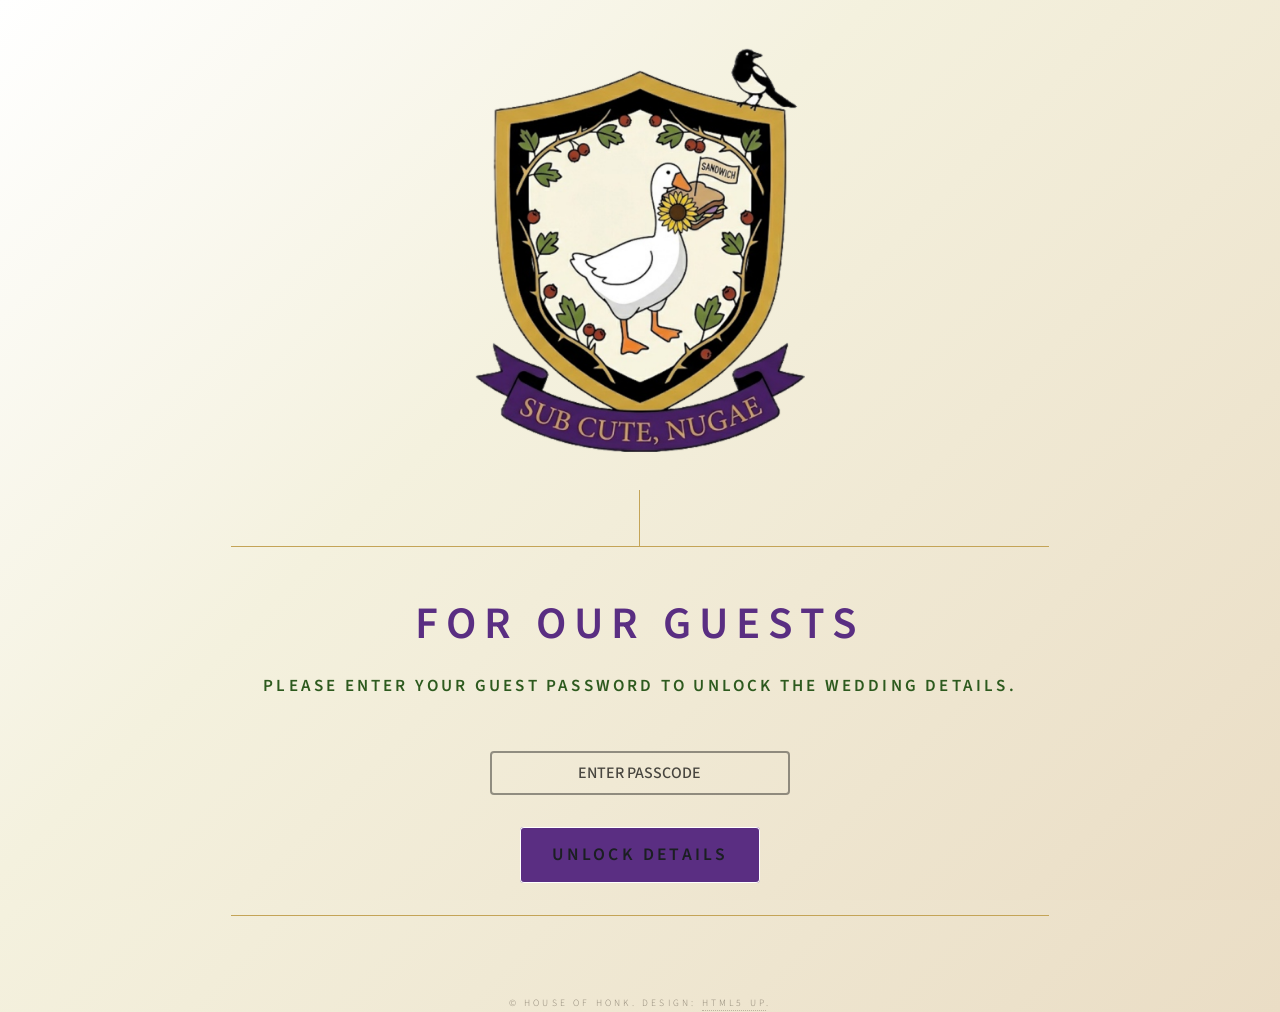
==== commit ef7dc006: "Rename index2.html to index.html Promoted index" ====
--- a/index.html
+++ b/index.html
@@ -1,221 +1,80 @@
 <!DOCTYPE HTML>
 <html lang="en">
 <head>
-    <title>Save the Date - David & Rachel</title>
-    <meta charset="utf-8" />
-    <meta name="viewport" content="width=device-width, initial-scale=1, user-scalable=no" />
-    <link rel="stylesheet" href="assets/css/main.css" />
-    <link rel="stylesheet" href="assets/css/custom.css" />
-
-	<link rel="preconnect" href="https://fonts.googleapis.com">
-    <link rel="preconnect" href="https://fonts.gstatic.com" crossorigin>
-    <link href="https://fonts.googleapis.com/css2?family=Great+Vibes&display=swap" rel="stylesheet">
-
-    <style>
-        /* Custom typography structure. Colours are inherited from custom.css.
-           Selectors are scoped to #header .content so they reliably beat the
-           sitewide "#header .content p" rule in custom.css.
-
-           Four sizes total: hero, feature, accent, info.
-           Everything in the "info" tier (labels, date day/year, venue name
-           and suburb) is told apart by weight, case, colour and italics,
-           not by size. */
-
-		#header .content .inner {
-            padding: 4rem 3rem;
-            text-align: center;
-            position: relative;
-        }
-
-#header .content .label {
-            font-size: 13px;
-            font-weight: 600;
-            color: #2d5a1e;
-            letter-spacing: 0.15em;
-            text-transform: uppercase;
-            margin-bottom: 0;
-        }
-
-        #header .content h1.script {
-            font-family: 'Great Vibes', cursive;
-            font-size: 84px;
-            font-weight: 400;
-            color: #5a2e82;
-            line-height: 1.15;
-            margin: 6px 0 18px;
-            text-transform: none;
-            letter-spacing: normal;
-            border-bottom: none;
-        }
-
-        #header .content .names {
-            font-size: 44px;
-            font-weight: 600;
-            line-height: 1.15;
-            letter-spacing: 0.15em;
-            text-transform: uppercase;
-            margin: 20px 0;
-            color: #5a2e82;
-        }
-
-        #header .content .names em {
-            font-style: normal;
-        }
-
-        #header .content .ampersand {
-            display: block;
-            font-size: 24px;
-            font-weight: 600;
-            font-style: normal;
-            color: #5a2e82;
-            margin: 4px 0;
-        }
-
-        .divider {
-            display: flex;
-            align-items: center;
-            gap: 14px;
-            margin: 20px 0;
-        }
-
-        .divider::before,
-        .divider::after {
-            content: '';
-            flex: 1;
-            height: 1px;
-            background: #c4a457;
-        }
-
-        .divider-diamond {
-            width: 6px;
-            height: 6px;
-            background: #c4a457;
-            transform: rotate(45deg);
-            flex-shrink: 0;
-        }
-
-        .date-block {
-            margin: 24px 0 0;
-        }
-
-        #header .content .date-day {
-            font-size: 13px;
-            font-weight: 600;
-            color: #2d5a1e;
-            letter-spacing: 0.15em;
-            text-transform: uppercase;
-            margin-bottom: 0;
-        }
-
-        #header .content .date-numerals {
-            font-size: 44px;
-            font-weight: 600;
-            line-height: 1;
-            letter-spacing: 0.15em;
-            margin: 6px 0;
-            color: #5a2e82;
-        }
-
-        #header .content .date-year {
-            font-size: 13px;
-            font-weight: 600;
-            color: #2d5a1e;
-            letter-spacing: 0.15em;
-            text-transform: uppercase;
-            margin-bottom: 0;
-        }
-
-        .location-block {
-            margin-top: 30px;
-        }
-
-        #header .content .venue-name {
-            font-size: 13px;
-            font-weight: 600;
-            color: #2d5a1e;
-            letter-spacing: 0.15em;
-            text-transform: uppercase;
-            margin-bottom: 0;
-        }
-
-        #header .content .venue-suburb {
-            font-size: 13px;
-            font-weight: 600;
-            color: #2d5a1e;
-            letter-spacing: 0.15em;
-            text-transform: uppercase;
-            font-style: normal;
-            margin-top: 6px;
-        }
-
-        /* De-emphasise the copyright line. Matches custom.css's selector
-           exactly so this rule wins on cascade order, no !important needed. */
-        #footer .copyright {
-            font-size: 13px;
-            font-weight: 600;
-            color: #2d5a1e;
-            text-transform: uppercase;
-            letter-spacing: 0.15em;
-            opacity: 0.55;
-        }
-
-        @media (max-width: 520px) {
-            #header .content h1.script { font-size: 60px; }
-            #header .content .names,
-            #header .content .date-numerals { font-size: 34px; }
-            #header .content .ampersand { font-size: 18px; }
-            #header .content .label,
-            #header .content .date-day,
-            #header .content .date-year,
-            #header .content .venue-name,
-            #header .content .venue-suburb { font-size: 12px; }
-            #header .content .inner { padding: 3rem 1.5rem; }
-        }
-    </style>
+        <title>Wedding</title>
+        <meta charset="utf-8" />
+        <meta name="viewport" content="width=device-width, initial-scale=1" />
+		<meta name="robots" content="noindex, nofollow" />
+        <link rel="stylesheet" href="assets/css/main.css" />
+<link rel="stylesheet" href="assets/css/custom.css" />
+        <noscript><link rel="stylesheet" href="assets/css/noscript.css" /></noscript>
+		<style>
+            #passcode {
+                border-color: rgba(0, 0, 0, 0.4) !important;
+                border-width: 2px !important;
+                line-height: 2.75rem !important;
+                padding: 0 1rem !important;
+                font-weight: 600 !important;
+                letter-spacing: 0 !important;
+            }
+            #passcode::placeholder {
+                color: rgba(0, 0, 0, 0.7) !important;
+                font-weight: 500 !important;
+                opacity: 1;
+            }
+        </style>
 </head>
 <body class="is-preload">
 
     <div id="wrapper">
+
         <header id="header">
+            <div class="logo">
+                <img src="images/crest.png" alt="House of Honk Crest" style="width: 55%; max-width: 600px; height: auto;" />
+            </div>
             <div class="content">
                 <div class="inner">
-                        <p class="label">Please</p>
-                        <h1 class="script">Save the Date</h1>
-                        <p class="label">for the wedding of</p>
-
-                        <div class="divider">
-                            <span class="divider-diamond"></span>
+                    <h1>For Our Guests</h1>
+                    <p>Please enter your guest password to unlock the wedding details.</p>
+					</div>
+						<form id="gatekeeper" onsubmit="unlock(event)">
+                        <div style="text-align: center; margin-bottom: 2rem;">
+                            <input type="text" id="passcode" name="passcode" placeholder="Enter Passcode" required style="text-align: center; text-transform: uppercase; width: 100%; max-width: 300px; margin: 0 auto; background-color: transparent; color: #000000;" />
                         </div>
-
-                        <div class="names">
-                            <em>David</em>
-                            <span class="ampersand">&amp;</span>
-                            <em>Rachel</em>
-                        </div>
-
-                        <div class="divider">
-                            <span class="divider-diamond"></span>
-                        </div>
-
-<div class="date-block">
-                            <p class="date-day">Saturday</p>
-                            <p class="date-numerals">17.04</p>
-                            <p class="date-year">2027</p>
-                        </div>
-
-                        <div class="location-block">
-                            <p class="venue-name">Puss &amp; Mew</p>
-                            <p class="venue-suburb">Nunawading, Victoria, Australia</p>
-                        </div>
-                    </div>
+                        <ul class="actions" style="justify-content: center;">
+                            <li><input type="submit" value="Unlock Details" class="primary" /></li>
+                        </ul>
+                    </form>
                 </div>
+            </div>
         </header>
 
         <footer id="footer">
-            <p class="copyright">&copy; 2026 HOUSE OF HONK</p>
+            <p class="copyright">&copy; House of Honk. Design: <a href="https://html5up.net">HTML5 UP</a>.</p>
         </footer>
+
     </div>
 
+    <div id="bg"></div>
+
+    <script>
+        function normalise(input) {
+            return input.toLowerCase().replace(/[^a-z0-9]/g, '');
+        }
+
+        async function unlock(event) {
+            event.preventDefault();
+            const raw = normalise(document.getElementById('passcode').value);
+
+            const encoded = new TextEncoder().encode(raw);
+            const hashBuffer = await crypto.subtle.digest('SHA-256', encoded);
+            const hashHex = Array.from(new Uint8Array(hashBuffer))
+                                 .map(b => b.toString(16).padStart(2, '0'))
+                                 .join('');
+
+            window.location.href = hashHex.slice(0, 16) + '.html';
+        }
+    </script>
     <script src="assets/js/jquery.min.js"></script>
     <script src="assets/js/browser.min.js"></script>
     <script src="assets/js/breakpoints.min.js"></script>
--- a/assets/css/noscript.css
+++ b/assets/css/noscript.css
@@ -0,0 +1,37 @@
+/*
+	Dimension by HTML5 UP
+	html5up.net | @ajlkn
+	Free for personal and commercial use under the CCA 3.0 license (html5up.net/license)
+*/
+
+/* BG */
+
+	body.is-preload #bg:before {
+		background-color: transparent;
+	}
+
+/* Header */
+
+	body.is-preload #header {
+		-moz-filter: none;
+		-webkit-filter: none;
+		-ms-filter: none;
+		filter: none;
+	}
+
+		body.is-preload #header > * {
+			opacity: 1;
+		}
+
+		body.is-preload #header .content .inner {
+			max-height: none;
+			padding: 3rem 2rem;
+			opacity: 1;
+		}
+
+/* Main */
+
+	#main article {
+		opacity: 1;
+		margin: 4rem 0 0 0;
+	}
